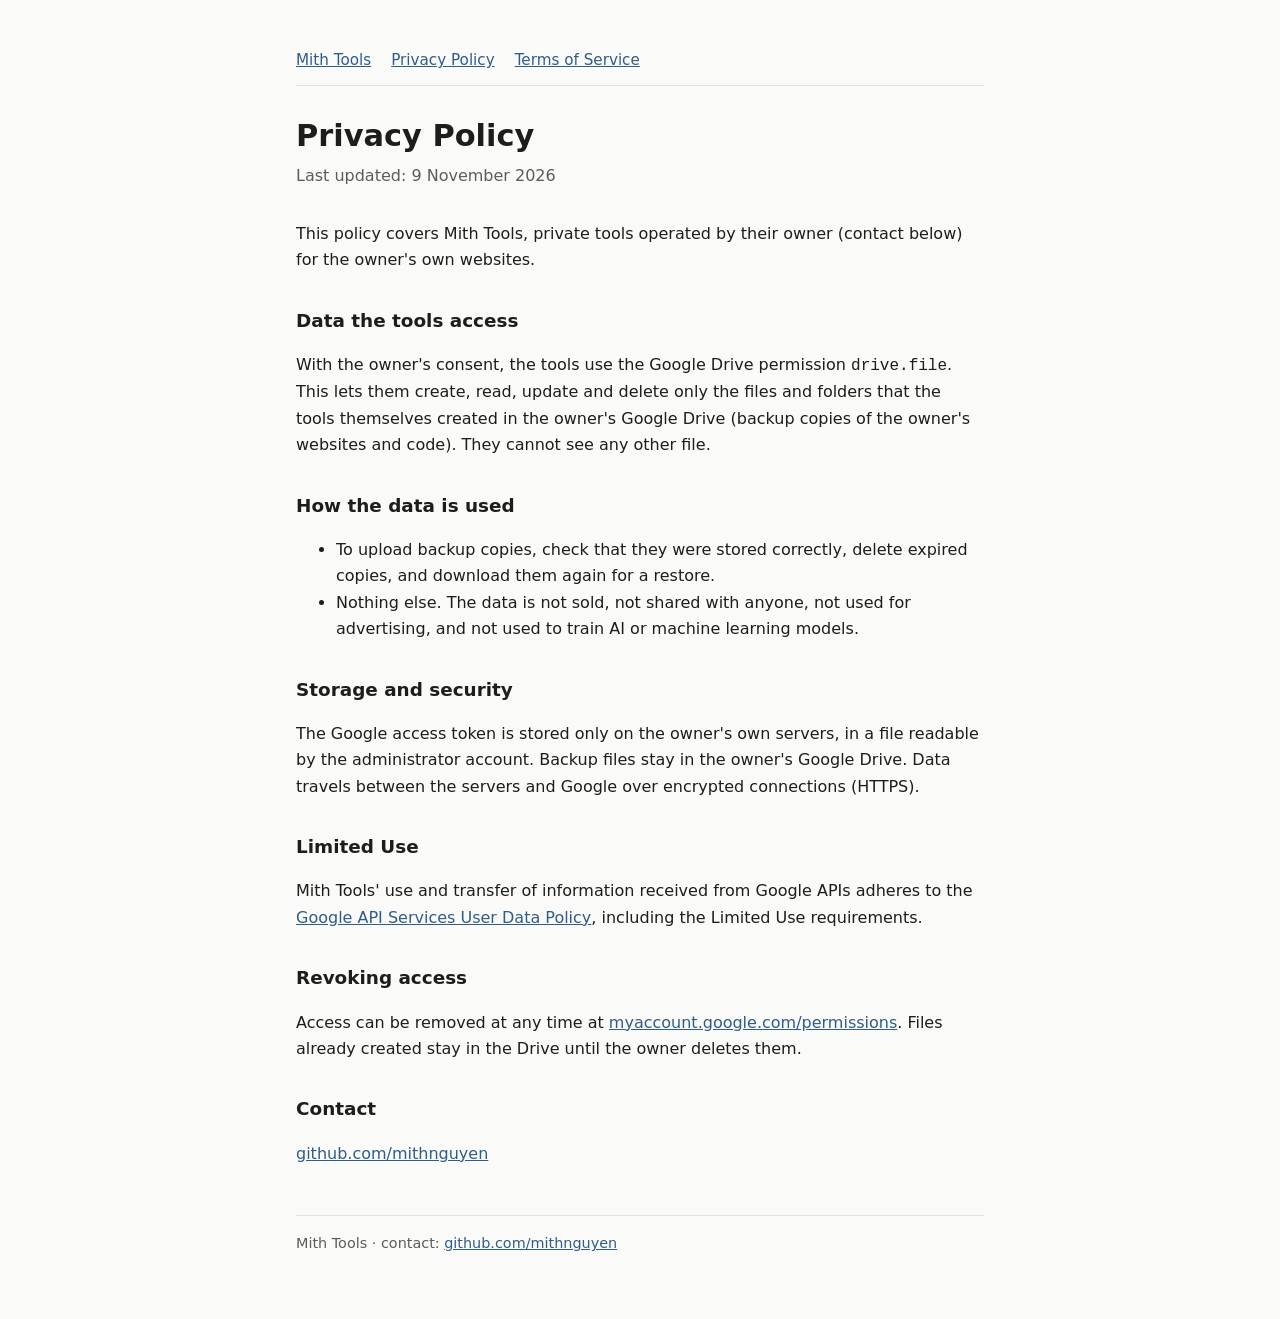
==== privacy.html @ e071740b "Mith Tools: home page, privacy policy, terms of service Co-Authored-By: Claude Opus 5.5 <noreply@ant" ====
<!doctype html>
<html lang="en">
<head>
<meta charset="utf-8">
<meta name="viewport" content="width=device-width, initial-scale=1">
<title>Privacy Policy - Mith Tools</title>
<meta name="description" content="How Mith Tools handles Google user data.">
<link rel="stylesheet" href="/style.css">
</head>
<body>
<main>
<nav><a href="/">Mith Tools</a><a href="/privacy.html">Privacy Policy</a><a href="/terms.html">Terms of Service</a></nav>
<h1>Privacy Policy</h1>
<p class="sub">Last updated: 9 November 2026</p>
<p>This policy covers Mith Tools, private tools operated by their owner (contact below) for the owner's own websites.</p>
<h2>Data the tools access</h2>
<p>With the owner's consent, the tools use the Google Drive permission <code>drive.file</code>. This lets them create, read, update and delete only the files and folders that the tools themselves created in the owner's Google Drive (backup copies of the owner's websites and code). They cannot see any other file.</p>
<h2>How the data is used</h2>
<ul>
<li>To upload backup copies, check that they were stored correctly, delete expired copies, and download them again for a restore.</li>
<li>Nothing else. The data is not sold, not shared with anyone, not used for advertising, and not used to train AI or machine learning models.</li>
</ul>
<h2>Storage and security</h2>
<p>The Google access token is stored only on the owner's own servers, in a file readable by the administrator account. Backup files stay in the owner's Google Drive. Data travels between the servers and Google over encrypted connections (HTTPS).</p>
<h2>Limited Use</h2>
<p>Mith Tools' use and transfer of information received from Google APIs adheres to the <a href="https://developers.google.com/terms/api-services-user-data-policy">Google API Services User Data Policy</a>, including the Limited Use requirements.</p>
<h2>Revoking access</h2>
<p>Access can be removed at any time at <a href="https://myaccount.google.com/permissions">myaccount.google.com/permissions</a>. Files already created stay in the Drive until the owner deletes them.</p>
<h2>Contact</h2>
<p><a href="https://github.com/mithnguyen">github.com/mithnguyen</a></p>
<footer>Mith Tools · contact: <a href="https://github.com/mithnguyen">github.com/mithnguyen</a></footer>
</main>
</body>
</html>
---- style.css ----
:root{--bg:#fafaf8;--fg:#1d1d1b;--muted:#5d5d58;--line:#e2e1dc;--accent:#2f5d8a}
@media (prefers-color-scheme:dark){:root{--bg:#161615;--fg:#ecebe6;--muted:#a3a29c;--line:#33332f;--accent:#8fb6dc}}
*{box-sizing:border-box}
body{margin:0;background:var(--bg);color:var(--fg);font:16px/1.65 system-ui,-apple-system,"Segoe UI",Roboto,sans-serif}
main{max-width:720px;margin:0 auto;padding:48px 16px 64px}
h1{font-size:1.9rem;line-height:1.2;margin:0 0 8px}
h2{font-size:1.15rem;margin:32px 0 8px}
p,li{color:var(--fg)}
.sub{color:var(--muted);margin:0 0 32px}
a{color:var(--accent)}
nav{display:flex;gap:20px;border-bottom:1px solid var(--line);padding-bottom:12px;margin-bottom:32px;font-size:.95rem}
footer{border-top:1px solid var(--line);margin-top:48px;padding-top:16px;color:var(--muted);font-size:.9rem}
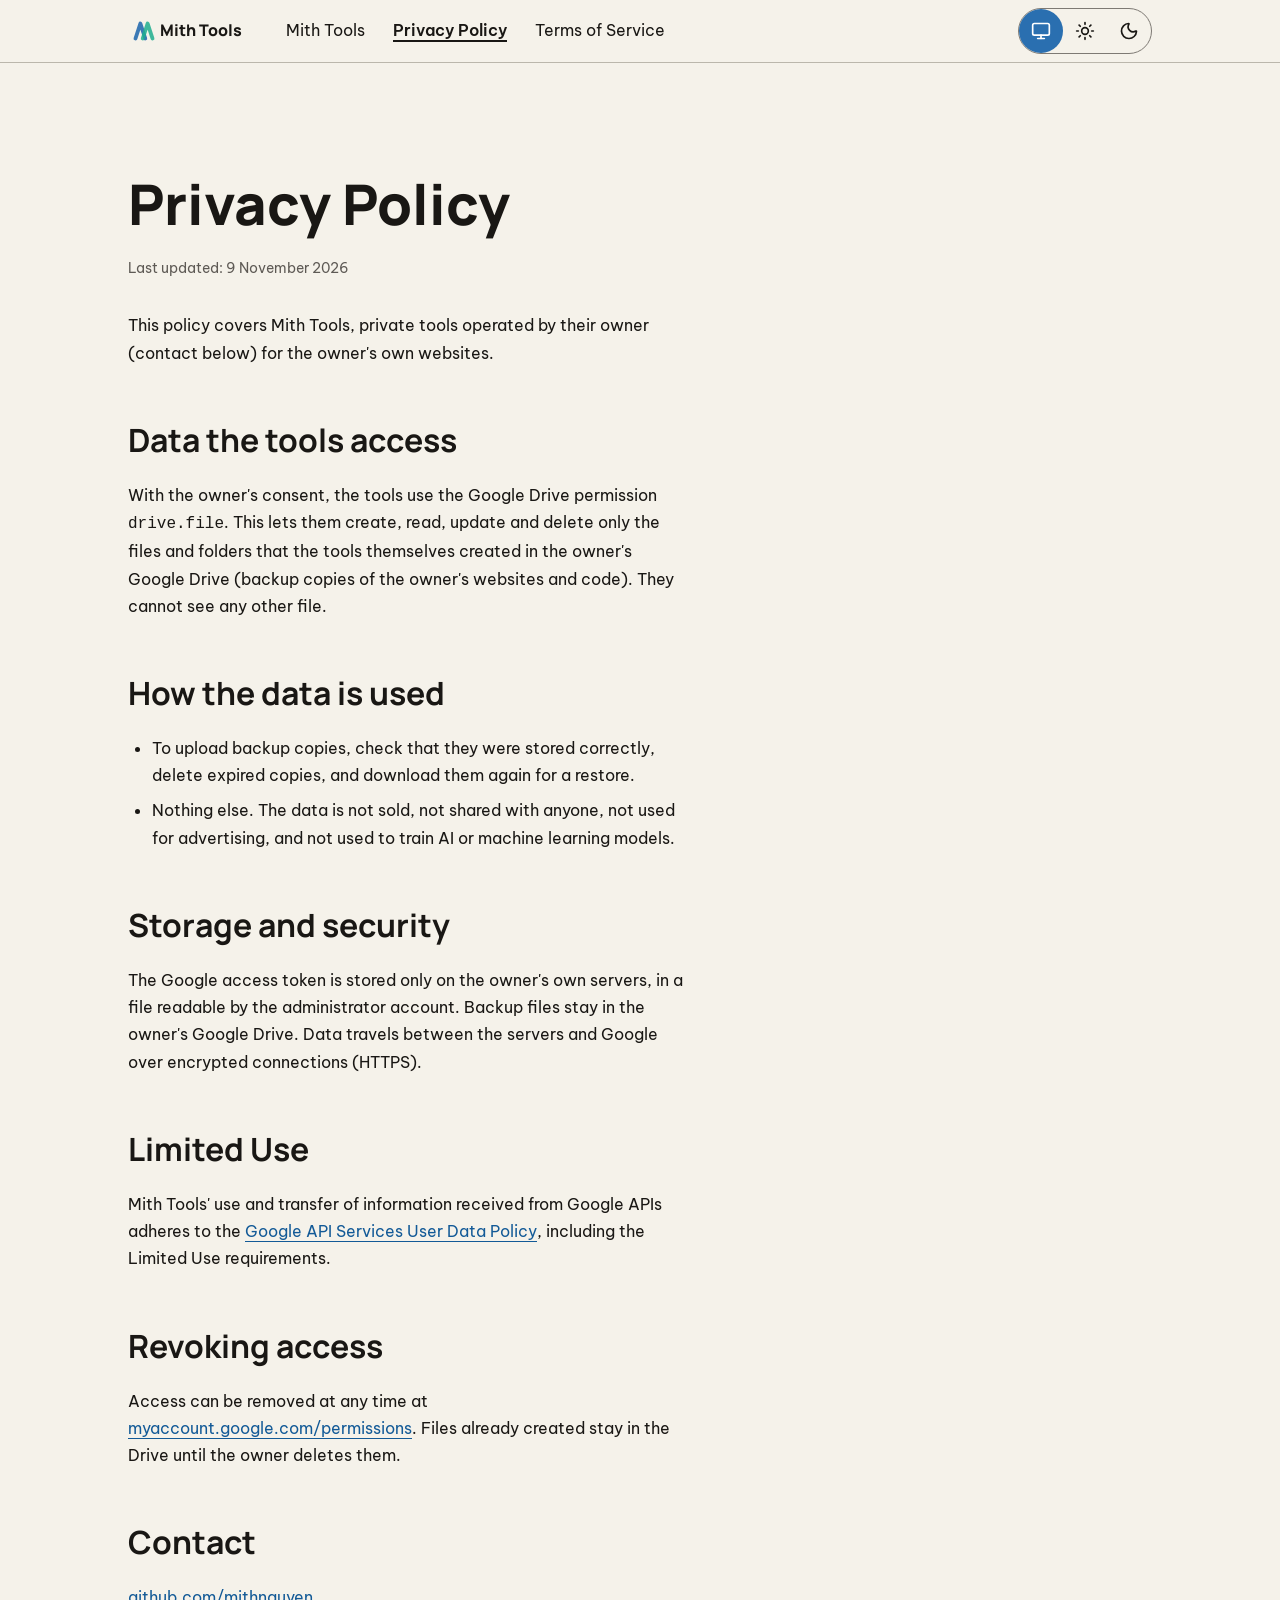
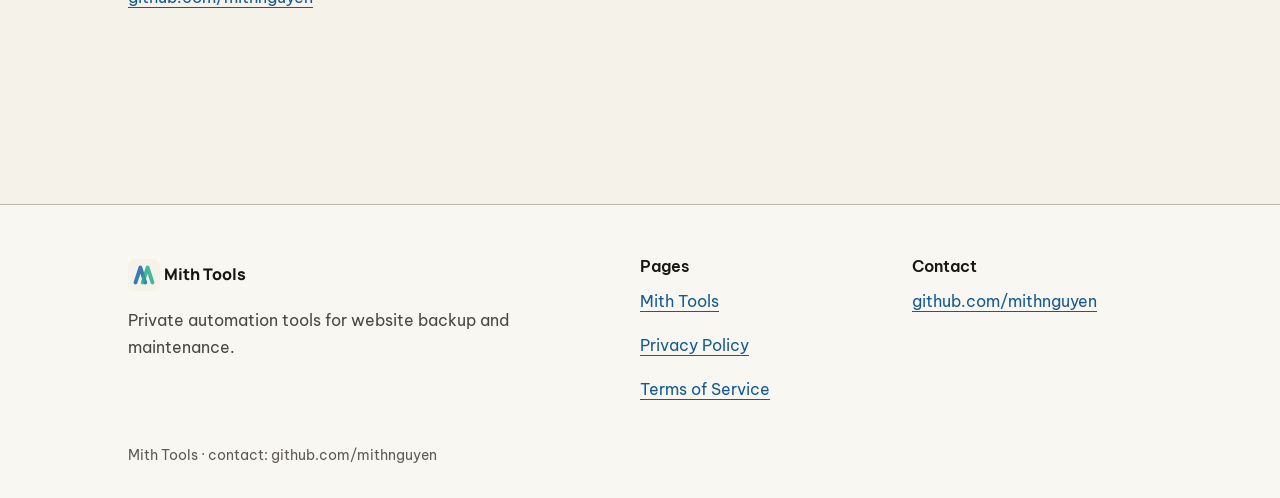
==== commit a7c09733: "Rebuild from the Mith brand system (WEB-03): tokens + website patterns, light / dark / system theme," ====
--- a/privacy.html
+++ b/privacy.html
@@ -1,34 +1,29 @@
 <!doctype html>
 <html lang="en">
-<head>
-<meta charset="utf-8">
-<meta name="viewport" content="width=device-width, initial-scale=1">
+<head><meta charset="utf-8">
+<meta name="viewport" content="width=device-width, initial-scale=1, viewport-fit=cover">
 <title>Privacy Policy - Mith Tools</title>
 <meta name="description" content="How Mith Tools handles Google user data.">
-<link rel="stylesheet" href="/style.css">
-</head>
+<meta name="color-scheme" content="light dark">
+<meta name="mith-tokens" content="0.2.0">
+<link rel="icon" type="image/svg+xml" href="assets/favicon.svg">
+<link rel="icon" type="image/png" sizes="32x32" href="assets/favicon-32.png">
+<link rel="apple-touch-icon" href="assets/apple-touch-icon-180.png">
+<script>(()=>{var m="mith-theme",a="(prefers-color-scheme: dark)",c=["system","light","dark"],n=window,o=document.documentElement,e="system",s=(t,l)=>{try{return t()}catch{return l}},h=()=>e!=="system"?e:s(()=>n.matchMedia(a).matches,!1)?"dark":"light",d=()=>s(()=>{e==="system"?o.removeAttribute("data-theme"):o.setAttribute("data-theme",e),o.style.colorScheme=e==="system"?"light dark":e},void 0),r=()=>s(()=>n.dispatchEvent(new CustomEvent(m,{detail:{mode:e,theme:h()}})),!1),i=s(()=>n.localStorage.getItem(m),null);i!==null&&c.includes(i)&&(e=i);d();s(()=>n.matchMedia(a).addEventListener("change",()=>{e==="system"&&r()}),void 0);n.mithTheme={get:()=>e,set:t=>{typeof t!="string"||!c.includes(t)||(e=t,d(),s(()=>n.localStorage.setItem(m,t),void 0),r())}};})();</script>
+<link rel="preload" as="font" type="font/woff2" href="fonts/be-vietnam-pro-latin-400-normal.woff2" crossorigin>
+<link rel="preload" as="font" type="font/woff2" href="fonts/be-vietnam-pro-latin-600-normal.woff2" crossorigin>
+<link rel="preload" as="font" type="font/woff2" href="fonts/manrope-latin-700-normal.woff2" crossorigin>
+<link rel="preload" as="font" type="font/woff2" href="fonts/manrope-latin-800-normal.woff2" crossorigin>
+<link rel="stylesheet" href="style.css">
+<script defer src="site.js"></script></head>
 <body>
-<main>
-<nav><a href="/">Mith Tools</a><a href="/privacy.html">Privacy Policy</a><a href="/terms.html">Terms of Service</a></nav>
-<h1>Privacy Policy</h1>
-<p class="sub">Last updated: 9 November 2026</p>
-<p>This policy covers Mith Tools, private tools operated by their owner (contact below) for the owner's own websites.</p>
-<h2>Data the tools access</h2>
-<p>With the owner's consent, the tools use the Google Drive permission <code>drive.file</code>. This lets them create, read, update and delete only the files and folders that the tools themselves created in the owner's Google Drive (backup copies of the owner's websites and code). They cannot see any other file.</p>
-<h2>How the data is used</h2>
-<ul>
-<li>To upload backup copies, check that they were stored correctly, delete expired copies, and download them again for a restore.</li>
-<li>Nothing else. The data is not sold, not shared with anyone, not used for advertising, and not used to train AI or machine learning models.</li>
-</ul>
-<h2>Storage and security</h2>
-<p>The Google access token is stored only on the owner's own servers, in a file readable by the administrator account. Backup files stay in the owner's Google Drive. Data travels between the servers and Google over encrypted connections (HTTPS).</p>
-<h2>Limited Use</h2>
-<p>Mith Tools' use and transfer of information received from Google APIs adheres to the <a href="https://developers.google.com/terms/api-services-user-data-policy">Google API Services User Data Policy</a>, including the Limited Use requirements.</p>
-<h2>Revoking access</h2>
-<p>Access can be removed at any time at <a href="https://myaccount.google.com/permissions">myaccount.google.com/permissions</a>. Files already created stay in the Drive until the owner deletes them.</p>
-<h2>Contact</h2>
-<p><a href="https://github.com/mithnguyen">github.com/mithnguyen</a></p>
-<footer>Mith Tools · contact: <a href="https://github.com/mithnguyen">github.com/mithnguyen</a></footer>
-</main>
+<a class="wp-skip-link" href="#main">Skip to the content</a>
+<svg xmlns="http://www.w3.org/2000/svg" aria-hidden="true" hidden="">
+<symbol id="mi-menu" viewBox="0 0 24 24" fill="none" stroke="currentColor" stroke-width="2" stroke-linecap="round" stroke-linejoin="round"><path d="M4 5h16"/><path d="M4 12h16"/><path d="M4 19h16"/></symbol>
+<symbol id="mi-monitor" viewBox="0 0 24 24" fill="none" stroke="currentColor" stroke-width="2" stroke-linecap="round" stroke-linejoin="round"><rect width="20" height="14" x="2" y="3" rx="2"/><line x1="8" x2="16" y1="21" y2="21"/><line x1="12" x2="12" y1="17" y2="21"/></symbol>
+<symbol id="mi-moon" viewBox="0 0 24 24" fill="none" stroke="currentColor" stroke-width="2" stroke-linecap="round" stroke-linejoin="round"><path d="M20.985 12.486a9 9 0 1 1-9.473-9.472c.405-.022.617.46.402.803a6 6 0 0 0 8.268 8.268c.344-.215.825-.004.803.401"/></symbol>
+<symbol id="mi-sun" viewBox="0 0 24 24" fill="none" stroke="currentColor" stroke-width="2" stroke-linecap="round" stroke-linejoin="round"><circle cx="12" cy="12" r="4"/><path d="M12 2v2"/><path d="M12 20v2"/><path d="m4.93 4.93 1.41 1.41"/><path d="m17.66 17.66 1.41 1.41"/><path d="M2 12h2"/><path d="M20 12h2"/><path d="m6.34 17.66-1.41 1.41"/><path d="m19.07 4.93-1.41 1.41"/></symbol>
+</svg>
+<header class="wp-nav"><div class="wp-container wp-nav-bar"><a class="wp-brand" href="index.html"><img class="wp-logo wp-light-only" src="assets/mith-logo-light.svg" alt="" width="32" height="32" loading="lazy"/><img class="wp-logo wp-dark-only" src="assets/mith-logo-dark.svg" alt="" width="32" height="32" loading="lazy"/><span class="wp-brand-name">Mith Tools</span></a><nav class="wp-nav-main" aria-label="Main"><details class="wp-menu"><summary class="wp-menu-btn"><svg class="wp-icon" aria-hidden="true" focusable="false"><use href="#mi-menu"></use></svg><span class="wp-sr-only">Menu</span></summary><div class="wp-menu-panel"><ul class="wp-menu-list"><li><a class="wp-nav-link" href="index.html">Mith Tools</a></li><li><a class="wp-nav-link" href="privacy.html" aria-current="page">Privacy Policy</a></li><li><a class="wp-nav-link" href="terms.html">Terms of Service</a></li></ul><div class="wp-menu-theme"><div class="wp-theme" role="group" aria-label="Appearance"><button class="wp-theme-btn" type="button" data-mode="system" aria-pressed="false" aria-label="System"><svg class="wp-icon" aria-hidden="true" focusable="false"><use href="#mi-monitor"></use></svg></button><button class="wp-theme-btn" type="button" data-mode="light" aria-pressed="false" aria-label="Light"><svg class="wp-icon" aria-hidden="true" focusable="false"><use href="#mi-sun"></use></svg></button><button class="wp-theme-btn" type="button" data-mode="dark" aria-pressed="false" aria-label="Dark"><svg class="wp-icon" aria-hidden="true" focusable="false"><use href="#mi-moon"></use></svg></button></div></div></div></details><ul class="wp-nav-inline"><li><a class="wp-nav-link" href="index.html">Mith Tools</a></li><li><a class="wp-nav-link" href="privacy.html" aria-current="page">Privacy Policy</a></li><li><a class="wp-nav-link" href="terms.html">Terms of Service</a></li></ul></nav><div class="wp-nav-tools"><div class="wp-tools-theme"><div class="wp-theme" role="group" aria-label="Appearance"><button class="wp-theme-btn" type="button" data-mode="system" aria-pressed="false" aria-label="System"><svg class="wp-icon" aria-hidden="true" focusable="false"><use href="#mi-monitor"></use></svg></button><button class="wp-theme-btn" type="button" data-mode="light" aria-pressed="false" aria-label="Light"><svg class="wp-icon" aria-hidden="true" focusable="false"><use href="#mi-sun"></use></svg></button><button class="wp-theme-btn" type="button" data-mode="dark" aria-pressed="false" aria-label="Dark"><svg class="wp-icon" aria-hidden="true" focusable="false"><use href="#mi-moon"></use></svg></button></div></div></div></div></header><main class="wp-main" id="main" tabindex="-1" data-site-content=""><article class="wp-article"><div class="wp-container wp-article-inner"><div class="wp-article-head"><h1 class="wp-hero-title">Privacy Policy</h1><p class="wp-meta">Last updated: 9 November 2026</p></div><div class="wp-article-body"><div class="wp-article-section"><p>This policy covers Mith Tools, private tools operated by their owner (contact below) for the owner&#x27;s own websites.</p></div><section class="wp-article-section" aria-labelledby="data-the-tools-access-title"><h2 class="wp-section-title" id="data-the-tools-access-title">Data the tools access</h2><p>With the owner&#x27;s consent, the tools use the Google Drive permission <code>drive.file</code>. This lets them create, read, update and delete only the files and folders that the tools themselves created in the owner&#x27;s Google Drive (backup copies of the owner&#x27;s websites and code). They cannot see any other file.</p></section><section class="wp-article-section" aria-labelledby="how-the-data-is-used-title"><h2 class="wp-section-title" id="how-the-data-is-used-title">How the data is used</h2><ul class="wp-list"><li>To upload backup copies, check that they were stored correctly, delete expired copies, and download them again for a restore.</li><li>Nothing else. The data is not sold, not shared with anyone, not used for advertising, and not used to train AI or machine learning models.</li></ul></section><section class="wp-article-section" aria-labelledby="storage-and-security-title"><h2 class="wp-section-title" id="storage-and-security-title">Storage and security</h2><p>The Google access token is stored only on the owner&#x27;s own servers, in a file readable by the administrator account. Backup files stay in the owner&#x27;s Google Drive. Data travels between the servers and Google over encrypted connections (HTTPS).</p></section><section class="wp-article-section" aria-labelledby="limited-use-title"><h2 class="wp-section-title" id="limited-use-title">Limited Use</h2><p>Mith Tools&#x27; use and transfer of information received from Google APIs adheres to the <a href="https://developers.google.com/terms/api-services-user-data-policy">Google API Services User Data Policy</a>, including the Limited Use requirements.</p></section><section class="wp-article-section" aria-labelledby="revoking-access-title"><h2 class="wp-section-title" id="revoking-access-title">Revoking access</h2><p>Access can be removed at any time at <a href="https://myaccount.google.com/permissions">myaccount.google.com/permissions</a>. Files already created stay in the Drive until the owner deletes them.</p></section><section class="wp-article-section" aria-labelledby="contact-title"><h2 class="wp-section-title" id="contact-title">Contact</h2><p><a href="https://github.com/mithnguyen">github.com/mithnguyen</a></p></section></div></div></article></main><footer class="wp-footer"><div class="wp-container wp-footer-inner"><div class="wp-footer-brand"><a class="wp-brand" href="index.html"><img class="wp-logo wp-light-only" src="assets/mith-logo-light.svg" alt="" width="32" height="32" loading="lazy"/><img class="wp-logo wp-dark-only" src="assets/mith-logo-dark.svg" alt="" width="32" height="32" loading="lazy"/><span class="wp-brand-name">Mith Tools</span></a><p class="wp-footer-tagline">Private automation tools for website backup and maintenance.</p></div><div class="wp-footer-group"><h2 class="wp-footer-title">Pages</h2><ul class="wp-footer-list"><li><a class="wp-footer-link" href="index.html">Mith Tools</a></li><li><a class="wp-footer-link" href="privacy.html">Privacy Policy</a></li><li><a class="wp-footer-link" href="terms.html">Terms of Service</a></li></ul></div><div class="wp-footer-group"><h2 class="wp-footer-title">Contact</h2><ul class="wp-footer-list"><li><a class="wp-footer-link" href="https://github.com/mithnguyen">github.com/mithnguyen</a></li></ul></div><p class="wp-footer-note">Mith Tools · contact: github.com/mithnguyen</p></div></footer>
 </body>
 </html>
--- a/style.css
+++ b/style.css
@@ -1,12 +1,2665 @@
-:root{--bg:#fafaf8;--fg:#1d1d1b;--muted:#5d5d58;--line:#e2e1dc;--accent:#2f5d8a}
-@media (prefers-color-scheme:dark){:root{--bg:#161615;--fg:#ecebe6;--muted:#a3a29c;--line:#33332f;--accent:#8fb6dc}}
-*{box-sizing:border-box}
-body{margin:0;background:var(--bg);color:var(--fg);font:16px/1.65 system-ui,-apple-system,"Segoe UI",Roboto,sans-serif}
-main{max-width:720px;margin:0 auto;padding:48px 16px 64px}
-h1{font-size:1.9rem;line-height:1.2;margin:0 0 8px}
-h2{font-size:1.15rem;margin:32px 0 8px}
-p,li{color:var(--fg)}
-.sub{color:var(--muted);margin:0 0 32px}
-a{color:var(--accent)}
-nav{display:flex;gap:20px;border-bottom:1px solid var(--line);padding-bottom:12px;margin-bottom:32px;font-size:.95rem}
-footer{border-top:1px solid var(--line);margin-top:48px;padding-top:16px;color:var(--muted);font-size:.9rem}
+/* @mith/tokens 0.2.0 */
+/* Generated by tools/build/build-site.ts from the Mith tokens, the website patterns and apps/site. Do not edit. */
+
+@font-face {
+  font-family: "Manrope";
+  font-style: normal;
+  font-display: swap;
+  font-weight: 500;
+  src: url("./fonts/manrope-latin-500-normal.woff2") format("woff2");
+  unicode-range: U+0000-00FF,U+0131,U+0152-0153,U+02BB-02BC,U+02C6,U+02DA,U+02DC,U+0304,U+0308,U+0329,U+2000-206F,U+20AC,U+2122,U+2191,U+2193,U+2212,U+2215,U+FEFF,U+FFFD;
+}
+
+@font-face {
+  font-family: "Manrope";
+  font-style: normal;
+  font-display: swap;
+  font-weight: 700;
+  src: url("./fonts/manrope-latin-700-normal.woff2") format("woff2");
+  unicode-range: U+0000-00FF,U+0131,U+0152-0153,U+02BB-02BC,U+02C6,U+02DA,U+02DC,U+0304,U+0308,U+0329,U+2000-206F,U+20AC,U+2122,U+2191,U+2193,U+2212,U+2215,U+FEFF,U+FFFD;
+}
+
+@font-face {
+  font-family: "Manrope";
+  font-style: normal;
+  font-display: swap;
+  font-weight: 800;
+  src: url("./fonts/manrope-latin-800-normal.woff2") format("woff2");
+  unicode-range: U+0000-00FF,U+0131,U+0152-0153,U+02BB-02BC,U+02C6,U+02DA,U+02DC,U+0304,U+0308,U+0329,U+2000-206F,U+20AC,U+2122,U+2191,U+2193,U+2212,U+2215,U+FEFF,U+FFFD;
+}
+
+@font-face {
+  font-family: "Manrope Fallback";
+  font-style: normal;
+  font-weight: 500;
+  src: local("Segoe UI");
+  size-adjust: 105.45%;
+  ascent-override: 101.09%;
+  descent-override: 28.45%;
+  line-gap-override: 0%;
+}
+
+@font-face {
+  font-family: "Manrope Fallback";
+  font-style: normal;
+  font-weight: 700;
+  src: local("Segoe UI Bold");
+  size-adjust: 102.1%;
+  ascent-override: 104.41%;
+  descent-override: 29.38%;
+  line-gap-override: 0%;
+}
+
+@font-face {
+  font-family: "Manrope Fallback";
+  font-style: normal;
+  font-weight: 800;
+  src: local("Segoe UI Bold");
+  size-adjust: 103.81%;
+  ascent-override: 102.69%;
+  descent-override: 28.9%;
+  line-gap-override: 0%;
+}
+
+@font-face {
+  font-family: "Be Vietnam Pro";
+  font-style: normal;
+  font-display: swap;
+  font-weight: 400;
+  src: url("./fonts/be-vietnam-pro-latin-400-normal.woff2") format("woff2");
+  unicode-range: U+0000-00FF,U+0131,U+0152-0153,U+02BB-02BC,U+02C6,U+02DA,U+02DC,U+0304,U+0308,U+0329,U+2000-206F,U+20AC,U+2122,U+2191,U+2193,U+2212,U+2215,U+FEFF,U+FFFD;
+}
+
+@font-face {
+  font-family: "Be Vietnam Pro";
+  font-style: normal;
+  font-display: swap;
+  font-weight: 500;
+  src: url("./fonts/be-vietnam-pro-latin-500-normal.woff2") format("woff2");
+  unicode-range: U+0000-00FF,U+0131,U+0152-0153,U+02BB-02BC,U+02C6,U+02DA,U+02DC,U+0304,U+0308,U+0329,U+2000-206F,U+20AC,U+2122,U+2191,U+2193,U+2212,U+2215,U+FEFF,U+FFFD;
+}
+
+@font-face {
+  font-family: "Be Vietnam Pro";
+  font-style: normal;
+  font-display: swap;
+  font-weight: 600;
+  src: url("./fonts/be-vietnam-pro-latin-600-normal.woff2") format("woff2");
+  unicode-range: U+0000-00FF,U+0131,U+0152-0153,U+02BB-02BC,U+02C6,U+02DA,U+02DC,U+0304,U+0308,U+0329,U+2000-206F,U+20AC,U+2122,U+2191,U+2193,U+2212,U+2215,U+FEFF,U+FFFD;
+}
+
+@font-face {
+  font-family: "Be Vietnam Pro Fallback";
+  font-style: normal;
+  font-weight: 400;
+  src: local("Segoe UI");
+  size-adjust: 110.33%;
+  ascent-override: 90.64%;
+  descent-override: 24.02%;
+  line-gap-override: 0%;
+}
+
+@font-face {
+  font-family: "Be Vietnam Pro Fallback";
+  font-style: normal;
+  font-weight: 500;
+  src: local("Segoe UI");
+  size-adjust: 111.61%;
+  ascent-override: 89.6%;
+  descent-override: 23.74%;
+  line-gap-override: 0%;
+}
+
+@font-face {
+  font-family: "Be Vietnam Pro Fallback";
+  font-style: normal;
+  font-weight: 600;
+  src: local("Segoe UI Semibold");
+  size-adjust: 109.52%;
+  ascent-override: 91.31%;
+  descent-override: 24.2%;
+  line-gap-override: 0%;
+}
+
+@font-face {
+  font-family: "JetBrains Mono";
+  font-style: normal;
+  font-display: swap;
+  font-weight: 400;
+  src: url("./fonts/jetbrains-mono-latin-400-normal.woff2") format("woff2");
+  unicode-range: U+0000-00FF,U+0131,U+0152-0153,U+02BB-02BC,U+02C6,U+02DA,U+02DC,U+0304,U+0308,U+0329,U+2000-206F,U+20AC,U+2122,U+2191,U+2193,U+2212,U+2215,U+FEFF,U+FFFD;
+}
+
+@font-face {
+  font-family: "JetBrains Mono";
+  font-style: normal;
+  font-display: swap;
+  font-weight: 500;
+  src: url("./fonts/jetbrains-mono-latin-500-normal.woff2") format("woff2");
+  unicode-range: U+0000-00FF,U+0131,U+0152-0153,U+02BB-02BC,U+02C6,U+02DA,U+02DC,U+0304,U+0308,U+0329,U+2000-206F,U+20AC,U+2122,U+2191,U+2193,U+2212,U+2215,U+FEFF,U+FFFD;
+}
+
+@font-face {
+  font-family: "JetBrains Mono Fallback";
+  font-style: normal;
+  font-weight: 400;
+  src: local("Consolas");
+  size-adjust: 109.13%;
+  ascent-override: 93.47%;
+  descent-override: 27.49%;
+  line-gap-override: 0%;
+}
+
+@font-face {
+  font-family: "JetBrains Mono Fallback";
+  font-style: normal;
+  font-weight: 500;
+  src: local("Consolas");
+  size-adjust: 109.13%;
+  ascent-override: 93.47%;
+  descent-override: 27.49%;
+  line-gap-override: 0%;
+}
+
+:root {
+  color-scheme: light;
+  --mith-color-blue-50: #eff7fe;
+  --mith-color-blue-100: #dfedfc;
+  --mith-color-blue-200: #c3defb;
+  --mith-color-blue-300: #96c2f0;
+  --mith-color-blue-400: #4f9be0;
+  --mith-color-blue-500: #468acd;
+  --mith-color-blue-600: #2a6fb0;
+  --mith-color-blue-700: #135a97;
+  --mith-color-blue-800: #044173;
+  --mith-color-blue-900: #002241;
+  --mith-color-jade-400: #34d1a6;
+  --mith-color-jade-600: #1fae8e;
+  --mith-color-navy-900: #13203a;
+  --mith-color-paper-0: #ffffff;
+  --mith-color-paper-25: #fbfaf7;
+  --mith-color-paper-50: #f8f7f2;
+  --mith-color-paper-100: #f5f2ea;
+  --mith-color-paper-200: #ebe8de;
+  --mith-color-paper-300: #dedad0;
+  --mith-color-paper-400: #cecabf;
+  --mith-color-paper-500: #bbb7ac;
+  --mith-color-charcoal-50: #f1eee9;
+  --mith-color-charcoal-100: #d1cdc7;
+  --mith-color-charcoal-200: #b5b0aa;
+  --mith-color-charcoal-300: #7e7a74;
+  --mith-color-charcoal-400: #5e5a55;
+  --mith-color-charcoal-500: #4a4742;
+  --mith-color-charcoal-600: #24211d;
+  --mith-color-charcoal-700: #211f1b;
+  --mith-color-charcoal-800: #1e1c19;
+  --mith-color-charcoal-900: #191714;
+  --mith-color-success-50: #f2f8ee;
+  --mith-color-success-100: #e5f0db;
+  --mith-color-success-200: #cee3bc;
+  --mith-color-success-300: #aaca8a;
+  --mith-color-success-400: #90bb61;
+  --mith-color-success-500: #69962d;
+  --mith-color-success-600: #527e03;
+  --mith-color-success-700: #406503;
+  --mith-color-success-800: #2e4901;
+  --mith-color-success-900: #1e3200;
+  --mith-color-warning-50: #fcf4ec;
+  --mith-color-warning-100: #f8e8d8;
+  --mith-color-warning-200: #f2d5b5;
+  --mith-color-warning-300: #e2b480;
+  --mith-color-warning-400: #db9d50;
+  --mith-color-warning-500: #b87505;
+  --mith-color-warning-600: #996103;
+  --mith-color-warning-700: #7a4c02;
+  --mith-color-warning-800: #5a3701;
+  --mith-color-warning-900: #3f2501;
+  --mith-color-danger-50: #fff3f1;
+  --mith-color-danger-100: #ffe4e0;
+  --mith-color-danger-200: #fecdc7;
+  --mith-color-danger-300: #ffa196;
+  --mith-color-danger-400: #ff7f73;
+  --mith-color-danger-500: #de4e46;
+  --mith-color-danger-600: #c52c2a;
+  --mith-color-danger-700: #a31518;
+  --mith-color-danger-800: #7c030a;
+  --mith-color-danger-900: #570306;
+  --mith-color-info-50: #edf8f9;
+  --mith-color-info-100: #daf0f1;
+  --mith-color-info-200: #b8e4e7;
+  --mith-color-info-300: #82cdd1;
+  --mith-color-info-400: #4cbec4;
+  --mith-color-info-500: #0a999f;
+  --mith-color-info-600: #0a7e83;
+  --mith-color-info-700: #076569;
+  --mith-color-info-800: #03494d;
+  --mith-color-info-900: #023235;
+  --mith-color-app-palette-amber-light: #c07b00;
+  --mith-color-app-palette-amber-dark: #d49b26;
+  --mith-color-app-palette-violet-light: #6f55d4;
+  --mith-color-app-palette-violet-dark: #9a85ee;
+  --mith-color-app-palette-coral-light: #de5a43;
+  --mith-color-app-palette-coral-dark: #f08a73;
+  --mith-color-app-palette-rose-light: #c9437a;
+  --mith-color-app-palette-rose-dark: #ec79a8;
+  --mith-color-app-palette-lime-light: #386800;
+  --mith-color-app-palette-lime-dark: #a9e76d;
+  --mith-color-app-palette-plum-light: #82007a;
+  --mith-color-app-palette-plum-dark: #edbfff;
+  --mith-focus-ring-width: 2px;
+  --mith-focus-ring-offset: 2px;
+  --mith-font-family-display: Manrope, "Manrope Fallback", "Segoe UI", system-ui, sans-serif;
+  --mith-font-family-body: "Be Vietnam Pro", "Be Vietnam Pro Fallback", "Segoe UI", system-ui, sans-serif;
+  --mith-font-family-mono: "JetBrains Mono", "JetBrains Mono Fallback", ui-monospace, "Cascadia Mono", Consolas, monospace;
+  --mith-font-weight-display-medium: 500;
+  --mith-font-weight-display-bold: 700;
+  --mith-font-weight-display-extrabold: 800;
+  --mith-font-weight-body-regular: 400;
+  --mith-font-weight-body-medium: 500;
+  --mith-font-weight-body-semibold: 600;
+  --mith-font-weight-mono-regular: 400;
+  --mith-font-weight-mono-medium: 500;
+  --mith-font-numeric-tabular: tabular-nums;
+  --mith-typography-clip-padding: 0.25em;
+  --mith-typography-clamp-line-height: 2;
+  --mith-typography-web-hero-family: Manrope, "Manrope Fallback", "Segoe UI", system-ui, sans-serif;
+  --mith-typography-web-hero-size: 3.5rem;
+  --mith-typography-web-hero-line-height: 1.6;
+  --mith-typography-web-hero-weight: 800;
+  --mith-typography-web-hero-letter-spacing: 0em;
+  --mith-typography-web-h1-family: Manrope, "Manrope Fallback", "Segoe UI", system-ui, sans-serif;
+  --mith-typography-web-h1-size: 2.5rem;
+  --mith-typography-web-h1-line-height: 1.6;
+  --mith-typography-web-h1-weight: 800;
+  --mith-typography-web-h1-letter-spacing: 0em;
+  --mith-typography-web-h2-family: Manrope, "Manrope Fallback", "Segoe UI", system-ui, sans-serif;
+  --mith-typography-web-h2-size: 2rem;
+  --mith-typography-web-h2-line-height: 1.6;
+  --mith-typography-web-h2-weight: 700;
+  --mith-typography-web-h2-letter-spacing: 0em;
+  --mith-typography-web-h3-family: Manrope, "Manrope Fallback", "Segoe UI", system-ui, sans-serif;
+  --mith-typography-web-h3-size: 1.5rem;
+  --mith-typography-web-h3-line-height: 1.6;
+  --mith-typography-web-h3-weight: 700;
+  --mith-typography-web-h3-letter-spacing: 0em;
+  --mith-typography-web-h4-family: Manrope, "Manrope Fallback", "Segoe UI", system-ui, sans-serif;
+  --mith-typography-web-h4-size: 1.25rem;
+  --mith-typography-web-h4-line-height: 1.6;
+  --mith-typography-web-h4-weight: 700;
+  --mith-typography-web-h4-letter-spacing: 0em;
+  --mith-typography-web-lead-family: "Be Vietnam Pro", "Be Vietnam Pro Fallback", "Segoe UI", system-ui, sans-serif;
+  --mith-typography-web-lead-size: 1.25rem;
+  --mith-typography-web-lead-line-height: 1.7;
+  --mith-typography-web-lead-weight: 400;
+  --mith-typography-web-lead-letter-spacing: 0em;
+  --mith-typography-web-body-family: "Be Vietnam Pro", "Be Vietnam Pro Fallback", "Segoe UI", system-ui, sans-serif;
+  --mith-typography-web-body-size: 1rem;
+  --mith-typography-web-body-line-height: 1.7;
+  --mith-typography-web-body-weight: 400;
+  --mith-typography-web-body-letter-spacing: 0em;
+  --mith-typography-web-small-family: "Be Vietnam Pro", "Be Vietnam Pro Fallback", "Segoe UI", system-ui, sans-serif;
+  --mith-typography-web-small-size: 0.875rem;
+  --mith-typography-web-small-line-height: 1.7;
+  --mith-typography-web-small-weight: 400;
+  --mith-typography-web-small-letter-spacing: 0em;
+  --mith-typography-web-caption-family: "Be Vietnam Pro", "Be Vietnam Pro Fallback", "Segoe UI", system-ui, sans-serif;
+  --mith-typography-web-caption-size: 0.75rem;
+  --mith-typography-web-caption-line-height: 1.8;
+  --mith-typography-web-caption-weight: 500;
+  --mith-typography-web-caption-letter-spacing: 0.01em;
+  --mith-typography-web-code-family: "JetBrains Mono", "JetBrains Mono Fallback", ui-monospace, "Cascadia Mono", Consolas, monospace;
+  --mith-typography-web-code-size: 1rem;
+  --mith-typography-web-code-line-height: 1.6;
+  --mith-typography-web-code-weight: 400;
+  --mith-typography-web-code-letter-spacing: 0em;
+  --mith-typography-app-title-family: Manrope, "Manrope Fallback", "Segoe UI", system-ui, sans-serif;
+  --mith-typography-app-title-size: 1.5rem;
+  --mith-typography-app-title-line-height: 1.6;
+  --mith-typography-app-title-weight: 700;
+  --mith-typography-app-title-letter-spacing: 0em;
+  --mith-typography-app-heading-family: Manrope, "Manrope Fallback", "Segoe UI", system-ui, sans-serif;
+  --mith-typography-app-heading-size: 1.25rem;
+  --mith-typography-app-heading-line-height: 1.6;
+  --mith-typography-app-heading-weight: 700;
+  --mith-typography-app-heading-letter-spacing: 0em;
+  --mith-typography-app-subheading-family: Manrope, "Manrope Fallback", "Segoe UI", system-ui, sans-serif;
+  --mith-typography-app-subheading-size: 1rem;
+  --mith-typography-app-subheading-line-height: 1.6;
+  --mith-typography-app-subheading-weight: 700;
+  --mith-typography-app-subheading-letter-spacing: 0em;
+  --mith-typography-app-body-family: "Be Vietnam Pro", "Be Vietnam Pro Fallback", "Segoe UI", system-ui, sans-serif;
+  --mith-typography-app-body-size: 0.875rem;
+  --mith-typography-app-body-line-height: 1.7;
+  --mith-typography-app-body-weight: 400;
+  --mith-typography-app-body-letter-spacing: 0em;
+  --mith-typography-app-body-strong-family: "Be Vietnam Pro", "Be Vietnam Pro Fallback", "Segoe UI", system-ui, sans-serif;
+  --mith-typography-app-body-strong-size: 0.875rem;
+  --mith-typography-app-body-strong-line-height: 1.7;
+  --mith-typography-app-body-strong-weight: 600;
+  --mith-typography-app-body-strong-letter-spacing: 0em;
+  --mith-typography-app-label-family: "Be Vietnam Pro", "Be Vietnam Pro Fallback", "Segoe UI", system-ui, sans-serif;
+  --mith-typography-app-label-size: 0.875rem;
+  --mith-typography-app-label-line-height: 1.7;
+  --mith-typography-app-label-weight: 500;
+  --mith-typography-app-label-letter-spacing: 0em;
+  --mith-typography-app-caption-family: "Be Vietnam Pro", "Be Vietnam Pro Fallback", "Segoe UI", system-ui, sans-serif;
+  --mith-typography-app-caption-size: 0.75rem;
+  --mith-typography-app-caption-line-height: 1.8;
+  --mith-typography-app-caption-weight: 400;
+  --mith-typography-app-caption-letter-spacing: 0.01em;
+  --mith-typography-app-code-family: "JetBrains Mono", "JetBrains Mono Fallback", ui-monospace, "Cascadia Mono", Consolas, monospace;
+  --mith-typography-app-code-size: 0.8125rem;
+  --mith-typography-app-code-line-height: 1.6;
+  --mith-typography-app-code-weight: 400;
+  --mith-typography-app-code-letter-spacing: 0em;
+  --mith-space-app-4: 4px;
+  --mith-space-app-8: 8px;
+  --mith-space-app-12: 12px;
+  --mith-space-app-16: 16px;
+  --mith-space-app-20: 20px;
+  --mith-space-app-24: 24px;
+  --mith-space-app-32: 32px;
+  --mith-space-app-40: 40px;
+  --mith-space-app-48: 48px;
+  --mith-space-web-4: 4px;
+  --mith-space-web-8: 8px;
+  --mith-space-web-12: 12px;
+  --mith-space-web-16: 16px;
+  --mith-space-web-24: 24px;
+  --mith-space-web-32: 32px;
+  --mith-space-web-48: 48px;
+  --mith-space-web-64: 64px;
+  --mith-space-web-96: 96px;
+  --mith-space-web-128: 128px;
+  --mith-radius-sm: 8px;
+  --mith-radius-md: 12px;
+  --mith-radius-lg: 14px;
+  --mith-radius-full: 9999px;
+  --mith-border-width-hairline: 1px;
+  --mith-border-width-strong: 2px;
+  --mith-breakpoint-tablet: 768px;
+  --mith-breakpoint-desktop: 1024px;
+  --mith-breakpoint-wide: 1280px;
+  --mith-layout-content-max-width: 1120px;
+  --mith-layout-measure: var(--mith-layout-content-max-width);
+  --mith-layout-safe-area-top: env(safe-area-inset-top, 0px);
+  --mith-layout-safe-area-right: env(safe-area-inset-right, 0px);
+  --mith-layout-safe-area-bottom: env(safe-area-inset-bottom, 0px);
+  --mith-layout-safe-area-left: env(safe-area-inset-left, 0px);
+  --mith-target-web-touch: 44px;
+  --mith-target-pointer: 24px;
+  --mith-target-pointer-gap: 8px;
+  --mith-icon-size-sm: 16px;
+  --mith-icon-size-md: 20px;
+  --mith-icon-size-lg: 24px;
+  --mith-icon-stroke: 2;
+  --mith-icon-gap-sm: 4px;
+  --mith-icon-gap-md: 8px;
+  --mith-duration-small: 140ms;
+  --mith-duration-medium: 220ms;
+  --mith-duration-large: 320ms;
+  --mith-duration-exit-small: 100ms;
+  --mith-duration-exit-medium: 160ms;
+  --mith-duration-exit-large: 240ms;
+  --mith-duration-fast: 140ms;
+  --mith-easing-standard: cubic-bezier(.25,.1,.25,1);
+  --mith-easing-enter: cubic-bezier(.22,1,.36,1);
+  --mith-easing-exit: cubic-bezier(.4,0,1,1);
+  --mith-motion-press-scale: 0.97;
+  --mith-motion-toast-rise: 12px;
+  --mith-motion-slide-distance: 24px;
+  --mith-motion-spinner-period: 800ms;
+  --mith-motion-spinner-turn: 1turn;
+  --mith-color-bg-canvas: #f5f2ea;
+  --mith-color-bg-surface-1: #f8f7f2;
+  --mith-color-bg-surface-2: #fbfaf7;
+  --mith-color-bg-surface-3: #ffffff;
+  --mith-color-text-primary: #191714;
+  --mith-color-text-secondary: #4a4742;
+  --mith-color-text-muted: #5e5a55;
+  --mith-color-text-placeholder: #5e5a55;
+  --mith-color-text-disabled: #bbb7ac;
+  --mith-color-text-on-action: #ffffff;
+  --mith-color-border-subtle: #bbb7ac;
+  --mith-color-border-strong: #7e7a74;
+  --mith-color-border-input: #7e7a74;
+  --mith-color-action-primary-bg: #2a6fb0;
+  --mith-color-action-primary-bg-hover: #135a97;
+  --mith-color-action-primary-bg-pressed: #044173;
+  --mith-color-action-primary-text: #ffffff;
+  --mith-color-link-default: #135a97;
+  --mith-color-link-hover: #044173;
+  --mith-color-link-visited: #002241;
+  --mith-color-focus-ring: #2a6fb0;
+  --mith-color-status-success-text: #406503;
+  --mith-color-status-success-bg: #f2f8ee;
+  --mith-color-status-success-border: #aaca8a;
+  --mith-color-status-success-icon: #527e03;
+  --mith-color-status-warning-text: #7a4c02;
+  --mith-color-status-warning-bg: #fcf4ec;
+  --mith-color-status-warning-border: #e2b480;
+  --mith-color-status-warning-icon: #996103;
+  --mith-color-status-danger-text: #a31518;
+  --mith-color-status-danger-bg: #fff3f1;
+  --mith-color-status-danger-border: #ffa196;
+  --mith-color-status-danger-icon: #c52c2a;
+  --mith-color-status-info-text: #076569;
+  --mith-color-status-info-bg: #edf8f9;
+  --mith-color-status-info-border: #82cdd1;
+  --mith-color-status-info-icon: #0a7e83;
+  --mith-color-scrim: #19171480;
+  --mith-color-selection: #dfedfc;
+  --mith-color-state-hover: #1917140a;
+  --mith-color-state-pressed: #19171414;
+  --mith-color-state-selected: #2a6fb01a;
+  --mith-color-icon-tile-bg: #f5f2ea;
+  --mith-color-icon-tile-border: #bbb7ac;
+  --mith-color-logo-tile-bg: #f5f2ea;
+  --mith-color-app-amber: #c07b00;
+  --mith-color-app-violet: #6f55d4;
+  --mith-color-app-coral: #de5a43;
+  --mith-color-app-rose: #c9437a;
+  --mith-color-app-lime: #386800;
+  --mith-color-app-plum: #82007a;
+  --mith-elevation-1-shadow: 0px 1px 2px 0px #1917140f;
+  --mith-elevation-1-surface: #f8f7f2;
+  --mith-elevation-1-border: #bbb7ac;
+  --mith-elevation-1-border-width: 1px;
+  --mith-elevation-2-shadow: 0px 4px 12px 0px #19171414;
+  --mith-elevation-2-surface: #fbfaf7;
+  --mith-elevation-2-border: #bbb7ac;
+  --mith-elevation-2-border-width: 1px;
+  --mith-elevation-3-shadow: 0px 12px 32px 0px #1917141f;
+  --mith-elevation-3-surface: #ffffff;
+  --mith-elevation-3-border: #bbb7ac;
+  --mith-elevation-3-border-width: 1px;
+}
+
+[data-theme="dark"] {
+  color-scheme: dark;
+  --mith-color-bg-canvas: #191714;
+  --mith-color-bg-surface-1: #1e1c19;
+  --mith-color-bg-surface-2: #211f1b;
+  --mith-color-bg-surface-3: #24211d;
+  --mith-color-text-primary: #f5f2ea;
+  --mith-color-text-secondary: #d1cdc7;
+  --mith-color-text-muted: #b5b0aa;
+  --mith-color-text-placeholder: #b5b0aa;
+  --mith-color-text-disabled: #5e5a55;
+  --mith-color-text-on-action: #ffffff;
+  --mith-color-border-subtle: #4a4742;
+  --mith-color-border-strong: #7e7a74;
+  --mith-color-border-input: #7e7a74;
+  --mith-color-action-primary-bg: #2a6fb0;
+  --mith-color-action-primary-bg-hover: #135a97;
+  --mith-color-action-primary-bg-pressed: #044173;
+  --mith-color-action-primary-text: #ffffff;
+  --mith-color-link-default: #4f9be0;
+  --mith-color-link-hover: #96c2f0;
+  --mith-color-link-visited: #c3defb;
+  --mith-color-focus-ring: #4f9be0;
+  --mith-color-status-success-text: #aaca8a;
+  --mith-color-status-success-bg: #1e3200;
+  --mith-color-status-success-border: #406503;
+  --mith-color-status-success-icon: #90bb61;
+  --mith-color-status-warning-text: #e2b480;
+  --mith-color-status-warning-bg: #3f2501;
+  --mith-color-status-warning-border: #7a4c02;
+  --mith-color-status-warning-icon: #db9d50;
+  --mith-color-status-danger-text: #ffa196;
+  --mith-color-status-danger-bg: #570306;
+  --mith-color-status-danger-border: #a31518;
+  --mith-color-status-danger-icon: #ff7f73;
+  --mith-color-status-info-text: #82cdd1;
+  --mith-color-status-info-bg: #023235;
+  --mith-color-status-info-border: #076569;
+  --mith-color-status-info-icon: #4cbec4;
+  --mith-color-scrim: #000000a6;
+  --mith-color-selection: #002241;
+  --mith-color-state-hover: #f5f2ea0a;
+  --mith-color-state-pressed: #f5f2ea0f;
+  --mith-color-state-selected: #4f9be014;
+  --mith-color-icon-tile-bg: #13203a;
+  --mith-color-icon-tile-border: #4a4742;
+  --mith-color-logo-tile-bg: #13203a;
+  --mith-color-app-amber: #d49b26;
+  --mith-color-app-violet: #9a85ee;
+  --mith-color-app-coral: #f08a73;
+  --mith-color-app-rose: #ec79a8;
+  --mith-color-app-lime: #a9e76d;
+  --mith-color-app-plum: #edbfff;
+  --mith-elevation-1-shadow: 0px 1px 2px 0px #00000052;
+  --mith-elevation-1-surface: #1e1c19;
+  --mith-elevation-1-border: #4a4742;
+  --mith-elevation-1-border-width: 1px;
+  --mith-elevation-2-shadow: 0px 2px 8px 0px #0000005c;
+  --mith-elevation-2-surface: #211f1b;
+  --mith-elevation-2-border: #7e7a74;
+  --mith-elevation-2-border-width: 1px;
+  --mith-elevation-3-shadow: 0px 8px 24px 0px #00000066;
+  --mith-elevation-3-surface: #24211d;
+  --mith-elevation-3-border: #7e7a74;
+  --mith-elevation-3-border-width: 1px;
+}
+
+@media (prefers-color-scheme: dark) {
+  :root:not([data-theme="light"]) {
+    color-scheme: dark;
+    --mith-color-bg-canvas: #191714;
+    --mith-color-bg-surface-1: #1e1c19;
+    --mith-color-bg-surface-2: #211f1b;
+    --mith-color-bg-surface-3: #24211d;
+    --mith-color-text-primary: #f5f2ea;
+    --mith-color-text-secondary: #d1cdc7;
+    --mith-color-text-muted: #b5b0aa;
+    --mith-color-text-placeholder: #b5b0aa;
+    --mith-color-text-disabled: #5e5a55;
+    --mith-color-text-on-action: #ffffff;
+    --mith-color-border-subtle: #4a4742;
+    --mith-color-border-strong: #7e7a74;
+    --mith-color-border-input: #7e7a74;
+    --mith-color-action-primary-bg: #2a6fb0;
+    --mith-color-action-primary-bg-hover: #135a97;
+    --mith-color-action-primary-bg-pressed: #044173;
+    --mith-color-action-primary-text: #ffffff;
+    --mith-color-link-default: #4f9be0;
+    --mith-color-link-hover: #96c2f0;
+    --mith-color-link-visited: #c3defb;
+    --mith-color-focus-ring: #4f9be0;
+    --mith-color-status-success-text: #aaca8a;
+    --mith-color-status-success-bg: #1e3200;
+    --mith-color-status-success-border: #406503;
+    --mith-color-status-success-icon: #90bb61;
+    --mith-color-status-warning-text: #e2b480;
+    --mith-color-status-warning-bg: #3f2501;
+    --mith-color-status-warning-border: #7a4c02;
+    --mith-color-status-warning-icon: #db9d50;
+    --mith-color-status-danger-text: #ffa196;
+    --mith-color-status-danger-bg: #570306;
+    --mith-color-status-danger-border: #a31518;
+    --mith-color-status-danger-icon: #ff7f73;
+    --mith-color-status-info-text: #82cdd1;
+    --mith-color-status-info-bg: #023235;
+    --mith-color-status-info-border: #076569;
+    --mith-color-status-info-icon: #4cbec4;
+    --mith-color-scrim: #000000a6;
+    --mith-color-selection: #002241;
+    --mith-color-state-hover: #f5f2ea0a;
+    --mith-color-state-pressed: #f5f2ea0f;
+    --mith-color-state-selected: #4f9be014;
+    --mith-color-icon-tile-bg: #13203a;
+    --mith-color-icon-tile-border: #4a4742;
+    --mith-color-logo-tile-bg: #13203a;
+    --mith-color-app-amber: #d49b26;
+    --mith-color-app-violet: #9a85ee;
+    --mith-color-app-coral: #f08a73;
+    --mith-color-app-rose: #ec79a8;
+    --mith-color-app-lime: #a9e76d;
+    --mith-color-app-plum: #edbfff;
+    --mith-elevation-1-shadow: 0px 1px 2px 0px #00000052;
+    --mith-elevation-1-surface: #1e1c19;
+    --mith-elevation-1-border: #4a4742;
+    --mith-elevation-1-border-width: 1px;
+    --mith-elevation-2-shadow: 0px 2px 8px 0px #0000005c;
+    --mith-elevation-2-surface: #211f1b;
+    --mith-elevation-2-border: #7e7a74;
+    --mith-elevation-2-border-width: 1px;
+    --mith-elevation-3-shadow: 0px 8px 24px 0px #00000066;
+    --mith-elevation-3-surface: #24211d;
+    --mith-elevation-3-border: #7e7a74;
+    --mith-elevation-3-border-width: 1px;
+  }
+}
+
+@media (prefers-reduced-motion: reduce) {
+  :root {
+    --mith-duration-medium: 140ms;
+    --mith-duration-large: 140ms;
+    --mith-duration-exit-medium: 100ms;
+    --mith-duration-exit-large: 100ms;
+    --mith-motion-press-scale: 1;
+    --mith-motion-toast-rise: 0px;
+    --mith-motion-slide-distance: 0px;
+    --mith-motion-spinner-turn: 0turn;
+  }
+}
+
+@layer reset, base, layout, components, utilities;
+
+@layer reset {
+  *,
+  *::before,
+  *::after {
+    box-sizing: border-box;
+  }
+
+  html {
+    -webkit-text-size-adjust: 100%;
+    text-size-adjust: 100%;
+  }
+
+  body,
+  h1,
+  h2,
+  h3,
+  p,
+  ul,
+  ol {
+    margin: 0;
+  }
+
+  ul,
+  ol {
+    padding: 0;
+    list-style: none;
+  }
+
+  img,
+  svg {
+    display: block;
+    max-inline-size: 100%;
+  }
+
+  [hidden] {
+    display: none !important;
+  }
+
+  button {
+    font: inherit;
+    color: inherit;
+  }
+
+  table {
+    border-collapse: collapse;
+  }
+}
+
+@layer base {
+  :root {
+    color-scheme: light dark;
+    --wp-gutter: var(--mith-space-web-16);
+    --wp-section-space: var(--mith-space-web-48);
+
+    --wp-hero-size: var(--mith-typography-web-h1-size);
+    --wp-h2-size: var(--mith-typography-web-h3-size);
+    --wp-h3-size: var(--mith-typography-web-h4-size);
+
+    --wp-nav-height: calc(var(--mith-target-web-touch) + var(--mith-space-web-8) * 2 + var(--mith-border-width-hairline) + var(--mith-layout-safe-area-top));
+
+    scroll-padding-top: calc(var(--wp-nav-height) + var(--mith-space-web-16));
+  }
+
+  @media (prefers-reduced-motion: no-preference) {
+    :root {
+      scroll-behavior: smooth;
+    }
+  }
+
+  body {
+    background-color: var(--mith-color-bg-canvas);
+    color: var(--mith-color-text-primary);
+    font-family: var(--mith-typography-web-body-family);
+    font-size: var(--mith-typography-web-body-size);
+    line-height: var(--mith-typography-web-body-line-height);
+    font-weight: var(--mith-typography-web-body-weight);
+    letter-spacing: var(--mith-typography-web-body-letter-spacing);
+
+    overflow-wrap: anywhere;
+  }
+
+  ::selection {
+    background-color: var(--mith-color-selection);
+  }
+
+  h1,
+  h2,
+  h3 {
+    font-family: var(--mith-typography-web-h2-family);
+    font-weight: var(--mith-typography-web-h2-weight);
+    line-height: var(--mith-typography-web-h2-line-height);
+    letter-spacing: var(--mith-typography-web-h2-letter-spacing);
+    color: var(--mith-color-text-primary);
+    text-wrap: balance;
+  }
+
+  a {
+    color: var(--mith-color-link-default);
+    text-underline-offset: var(--mith-space-web-4);
+  }
+
+  a:hover {
+    color: var(--mith-color-link-hover);
+  }
+
+  @media (min-width: 768px) {
+    :root {
+      --wp-gutter: var(--mith-space-web-32);
+      --wp-section-space: var(--mith-space-web-64);
+      --wp-hero-size: var(--mith-typography-web-hero-size);
+      --wp-h2-size: var(--mith-typography-web-h2-size);
+    }
+  }
+
+  @media (min-width: 1024px) {
+    :root {
+      --wp-gutter: var(--mith-space-web-48);
+      --wp-section-space: var(--mith-space-web-96);
+    }
+  }
+}
+
+@layer layout {
+  .wp-container {
+    max-width: var(--mith-layout-content-max-width);
+    margin-inline: auto;
+    padding-inline: max(var(--wp-gutter), var(--mith-layout-safe-area-left)) max(var(--wp-gutter), var(--mith-layout-safe-area-right));
+  }
+
+  .wp-main {
+    display: block;
+    min-block-size: 60vh;
+
+    outline-style: none;
+  }
+
+  .wp-section {
+    padding-block: var(--wp-section-space);
+    border-block-start: var(--mith-border-width-hairline) solid var(--mith-color-border-subtle);
+  }
+
+  .wp-grid {
+    display: grid;
+    gap: var(--mith-space-web-24);
+    grid-template-columns: minmax(0, 1fr);
+    margin-block-start: var(--mith-space-web-32);
+  }
+
+  @media (min-width: 768px) {
+    .wp-grid {
+      grid-template-columns: repeat(2, minmax(0, 1fr));
+    }
+  }
+
+  @media (min-width: 1024px) {
+    .wp-app-grid {
+      grid-template-columns: repeat(3, minmax(0, 1fr));
+    }
+  }
+}
+
+@layer components {
+
+  .wp-skip-link {
+    position: fixed;
+    inset-block-start: var(--mith-space-web-8);
+    inset-inline-start: var(--mith-space-web-8);
+    z-index: 100;
+    min-block-size: var(--mith-target-web-touch);
+    display: inline-flex;
+    align-items: center;
+    padding-inline: var(--mith-space-web-16);
+    border-radius: var(--mith-radius-md);
+    background-color: var(--mith-color-action-primary-bg);
+    color: var(--mith-color-action-primary-text);
+    font-weight: var(--mith-font-weight-body-semibold);
+    transform: translateY(calc(-100% - var(--mith-space-web-16)));
+  }
+
+  .wp-skip-link:focus {
+    transform: none;
+    color: var(--mith-color-action-primary-text);
+  }
+
+  .wp-nav {
+    position: sticky;
+    inset-block-start: 0;
+    z-index: 10;
+    padding-block-start: var(--mith-layout-safe-area-top);
+    background-color: var(--mith-color-bg-canvas);
+    border-block-end: var(--mith-border-width-hairline) solid var(--mith-color-border-subtle);
+  }
+
+  .wp-nav-bar {
+    display: flex;
+    flex-wrap: wrap;
+    align-items: center;
+    gap: var(--mith-space-web-8);
+    padding-block: var(--mith-space-web-8);
+  }
+
+  .wp-brand {
+    display: inline-flex;
+    align-items: center;
+    gap: 0;
+    min-block-size: var(--mith-target-web-touch);
+    color: var(--mith-color-text-primary);
+    font-family: var(--mith-font-family-display);
+    font-weight: var(--mith-font-weight-display-extrabold);
+    text-decoration: none;
+  }
+
+  .wp-brand:hover {
+    color: var(--mith-color-text-primary);
+  }
+
+  .wp-logo {
+    inline-size: var(--mith-space-web-32);
+    block-size: var(--mith-space-web-32);
+    flex: none;
+  }
+
+  .wp-logo.wp-dark-only {
+    margin-inline-end: var(--mith-space-web-4);
+  }
+
+  .wp-nav-main {
+    margin-inline-start: auto;
+  }
+
+  .wp-nav-tools {
+    display: flex;
+    align-items: center;
+    gap: var(--mith-space-web-8);
+  }
+
+  .wp-menu-btn {
+    display: flex;
+    align-items: center;
+    justify-content: center;
+    inline-size: var(--mith-target-web-touch);
+    block-size: var(--mith-target-web-touch);
+    border: var(--mith-border-width-hairline) solid var(--mith-color-border-strong);
+    border-radius: var(--mith-radius-full);
+    cursor: pointer;
+    list-style: none;
+  }
+
+  .wp-menu-btn::-webkit-details-marker {
+    display: none;
+  }
+
+  .wp-menu-btn:hover {
+    background-color: var(--mith-color-state-hover);
+  }
+
+  .wp-menu[open] .wp-menu-btn {
+    background-color: var(--mith-color-state-selected);
+  }
+
+  .wp-menu-panel {
+    position: absolute;
+    inset-inline: 0;
+    inset-block-start: 100%;
+    max-block-size: calc(100dvh - var(--wp-nav-height));
+    overflow-y: auto;
+    padding: calc(var(--mith-space-web-8) + var(--mith-typography-clip-padding)) var(--wp-gutter);
+    background-color: var(--mith-elevation-3-surface);
+    border-block-end: var(--mith-elevation-3-border-width) solid var(--mith-elevation-3-border);
+    box-shadow: var(--mith-elevation-3-shadow);
+  }
+
+  .wp-menu-theme {
+    display: flex;
+    margin-block-start: var(--mith-space-web-8);
+    padding: var(--mith-space-web-12) var(--mith-space-web-12) 0;
+    border-block-start: var(--mith-border-width-hairline) solid var(--mith-color-border-subtle);
+  }
+
+  .wp-tools-theme {
+    display: none;
+  }
+
+  .wp-nav-inline {
+    display: none;
+  }
+
+  .wp-nav-link {
+    display: flex;
+    align-items: center;
+    min-block-size: var(--mith-target-web-touch);
+    padding-inline: var(--mith-space-web-12);
+    border-radius: var(--mith-radius-md);
+    color: var(--mith-color-text-primary);
+    text-decoration: none;
+  }
+
+  .wp-nav-link:hover {
+    background-color: var(--mith-color-state-hover);
+    color: var(--mith-color-text-primary);
+  }
+
+  .wp-nav-link[aria-current='page'] {
+    font-weight: var(--mith-font-weight-body-semibold);
+    text-decoration: underline;
+    text-decoration-thickness: var(--mith-border-width-strong);
+    text-underline-offset: var(--mith-space-web-4);
+  }
+
+  .wp-lang {
+    display: flex;
+    align-items: center;
+    justify-content: center;
+    min-inline-size: var(--mith-target-web-touch);
+    min-block-size: var(--mith-target-web-touch);
+    padding-inline: var(--mith-space-web-8);
+    border: var(--mith-border-width-hairline) solid var(--mith-color-border-strong);
+    border-radius: var(--mith-radius-full);
+    color: var(--mith-color-text-primary);
+    font-weight: var(--mith-font-weight-body-semibold);
+    text-decoration: none;
+  }
+
+  .wp-lang:hover {
+    background-color: var(--mith-color-state-hover);
+    color: var(--mith-color-text-primary);
+  }
+
+  .wp-theme {
+    display: flex;
+    border: var(--mith-border-width-hairline) solid var(--mith-color-border-strong);
+    border-radius: var(--mith-radius-full);
+  }
+
+  .wp-theme-btn {
+    display: flex;
+    align-items: center;
+    justify-content: center;
+    inline-size: var(--mith-target-web-touch);
+    block-size: var(--mith-target-web-touch);
+    padding: 0;
+    border: 0;
+    border-radius: var(--mith-radius-full);
+    background-color: transparent;
+    color: var(--mith-color-text-primary);
+    cursor: pointer;
+  }
+
+  .wp-theme-btn:hover {
+    background-color: var(--mith-color-state-hover);
+  }
+
+  .wp-theme-btn[aria-pressed='true'] {
+    background-color: var(--mith-color-action-primary-bg);
+    color: var(--mith-color-action-primary-text);
+  }
+
+  .wp-icon {
+    inline-size: var(--mith-icon-size-md);
+    block-size: var(--mith-icon-size-md);
+    flex: none;
+  }
+
+  @media (min-width: 1024px) {
+    .wp-menu {
+      display: none;
+    }
+
+    .wp-nav-main {
+      margin-inline-start: var(--mith-space-web-24);
+    }
+
+    .wp-nav-inline {
+      display: flex;
+      gap: var(--mith-space-web-4);
+    }
+
+    .wp-nav-tools {
+      margin-inline-start: auto;
+    }
+
+    .wp-tools-theme {
+      display: flex;
+    }
+  }
+
+  .wp-actions {
+    display: flex;
+    flex-direction: column;
+    align-items: stretch;
+    gap: var(--mith-space-web-16);
+    margin-block-start: var(--mith-space-web-32);
+  }
+
+  @media (min-width: 768px) {
+    .wp-actions {
+      flex-direction: row;
+      flex-wrap: wrap;
+      align-items: flex-start;
+    }
+  }
+
+  .wp-btn {
+    display: inline-flex;
+    align-items: center;
+    justify-content: center;
+    gap: var(--mith-icon-gap-md);
+    min-block-size: var(--mith-target-web-touch);
+    padding: var(--mith-space-web-8) var(--mith-space-web-24);
+    border: var(--mith-border-width-hairline) solid transparent;
+    border-radius: var(--mith-radius-md);
+    font-weight: var(--mith-font-weight-body-semibold);
+    text-align: center;
+    text-decoration: none;
+    cursor: pointer;
+  }
+
+  .wp-btn-primary {
+    background-color: var(--mith-color-action-primary-bg);
+    color: var(--mith-color-action-primary-text);
+  }
+
+  .wp-btn-primary:hover {
+    background-color: var(--mith-color-action-primary-bg-hover);
+    color: var(--mith-color-action-primary-text);
+  }
+
+  .wp-btn-primary:active {
+    background-color: var(--mith-color-action-primary-bg-pressed);
+  }
+
+  .wp-btn-secondary {
+    border-color: var(--mith-color-border-strong);
+    background-color: var(--mith-color-bg-surface-2);
+    color: var(--mith-color-text-primary);
+  }
+
+  .wp-btn-secondary:hover {
+    background-color: var(--mith-color-state-hover);
+    color: var(--mith-color-text-primary);
+  }
+
+  .wp-btn-secondary:active {
+    background-color: var(--mith-color-state-pressed);
+  }
+
+  @media (prefers-reduced-motion: no-preference) {
+    .wp-btn,
+    .wp-nav-link,
+    .wp-lang,
+    .wp-theme-btn,
+    .wp-menu-btn {
+      transition: background-color var(--mith-duration-small) var(--mith-easing-standard);
+    }
+
+    .wp-btn:active {
+      transform: scale(var(--mith-motion-press-scale));
+    }
+  }
+
+  .wp-hero,
+  .wp-not-found {
+    padding-block: var(--wp-section-space);
+  }
+
+  .wp-hero-title {
+    font-family: var(--mith-typography-web-hero-family);
+    font-size: var(--wp-hero-size);
+    font-weight: var(--mith-typography-web-hero-weight);
+    line-height: var(--mith-typography-web-hero-line-height);
+    letter-spacing: var(--mith-typography-web-hero-letter-spacing);
+  }
+
+  .wp-lead {
+    margin-block-start: var(--mith-space-web-16);
+    color: var(--mith-color-text-secondary);
+    font-family: var(--mith-typography-web-lead-family);
+    font-size: var(--mith-typography-web-lead-size);
+    line-height: var(--mith-typography-web-lead-line-height);
+    font-weight: var(--mith-typography-web-lead-weight);
+    letter-spacing: var(--mith-typography-web-lead-letter-spacing);
+  }
+
+  .wp-code {
+    color: var(--mith-color-text-muted);
+    font-family: var(--mith-typography-web-hero-family);
+    font-size: var(--wp-hero-size);
+    font-weight: var(--mith-typography-web-hero-weight);
+    line-height: var(--mith-typography-web-hero-line-height);
+  }
+
+  .wp-section-title {
+    font-size: var(--wp-h2-size);
+  }
+
+  .wp-intro {
+    margin-block-start: var(--mith-space-web-8);
+    color: var(--mith-color-text-secondary);
+  }
+
+  .wp-feature,
+  .wp-app-card {
+    block-size: 100%;
+    padding: var(--mith-space-web-24);
+    border: var(--mith-border-width-hairline) solid var(--mith-color-border-subtle);
+    border-radius: var(--mith-radius-lg);
+    background-color: var(--mith-color-bg-surface-2);
+  }
+
+  .wp-feature-icon {
+    display: flex;
+    align-items: center;
+    justify-content: center;
+    inline-size: var(--mith-space-web-48);
+    block-size: var(--mith-space-web-48);
+    border-radius: var(--mith-radius-full);
+    background-color: var(--mith-color-bg-surface-1);
+    color: var(--mith-color-text-secondary);
+  }
+
+  .wp-feature-title,
+  .wp-app-name {
+    margin-block-start: var(--mith-space-web-16);
+    font-size: var(--wp-h3-size);
+    line-height: var(--mith-typography-web-h4-line-height);
+  }
+
+  .wp-feature-text,
+  .wp-app-text {
+    margin-block-start: var(--mith-space-web-8);
+    color: var(--mith-color-text-secondary);
+  }
+
+  .wp-app-icon img {
+    inline-size: var(--mith-space-web-64);
+    block-size: var(--mith-space-web-64);
+  }
+
+  .wp-app-name::before {
+    content: '';
+    display: inline-block;
+    inline-size: var(--mith-space-web-8);
+    block-size: var(--mith-space-web-8);
+    margin-inline-end: var(--mith-space-web-8);
+    border-radius: var(--mith-radius-full);
+    background-color: var(--wp-app);
+    vertical-align: middle;
+  }
+
+  .wp-footer {
+    margin-block-start: var(--wp-section-space);
+    padding-block: var(--mith-space-web-48) calc(var(--mith-space-web-32) + var(--mith-layout-safe-area-bottom));
+    border-block-start: var(--mith-border-width-hairline) solid var(--mith-color-border-subtle);
+    background-color: var(--mith-color-bg-surface-1);
+  }
+
+  .wp-main:has(> .wp-section-alt:last-of-type) + .wp-footer {
+    margin-block-start: 0;
+  }
+
+  .wp-footer .wp-logo {
+    margin-inline-end: var(--mith-space-web-4);
+  }
+
+  .wp-footer-inner {
+    display: grid;
+    gap: var(--mith-space-web-32);
+    grid-template-columns: minmax(0, 1fr);
+  }
+
+  .wp-footer-tagline {
+    margin-block-start: var(--mith-space-web-8);
+    color: var(--mith-color-text-secondary);
+  }
+
+  .wp-footer-title {
+    font-size: var(--mith-typography-web-body-size);
+    line-height: var(--mith-typography-web-body-line-height);
+    font-family: var(--mith-typography-web-body-family);
+    font-weight: var(--mith-font-weight-body-semibold);
+  }
+
+  .wp-footer-link {
+    display: flex;
+    align-items: center;
+    min-block-size: var(--mith-target-web-touch);
+  }
+
+  .wp-footer-note {
+    color: var(--mith-color-text-muted);
+    font-size: var(--mith-typography-web-small-size);
+    line-height: var(--mith-typography-web-small-line-height);
+  }
+
+  @media (min-width: 768px) {
+    .wp-footer-inner {
+      grid-template-columns: repeat(3, minmax(0, 1fr));
+    }
+
+    .wp-footer-brand,
+    .wp-footer-note {
+      grid-column: 1 / -1;
+    }
+  }
+
+  @media (min-width: 1024px) {
+    .wp-footer-inner {
+      grid-template-columns: 2fr 1fr 1fr 1fr;
+    }
+
+    .wp-footer-brand {
+      grid-column: auto;
+    }
+  }
+
+  .wp-article {
+    padding-block: var(--wp-section-space);
+  }
+
+  .wp-article-inner {
+    display: grid;
+    gap: var(--mith-space-web-32);
+    grid-template-columns: minmax(0, 1fr);
+  }
+
+  .wp-article-head,
+  .wp-toc {
+    min-inline-size: 0;
+  }
+
+  .wp-meta {
+    margin-block-start: var(--mith-space-web-8);
+    color: var(--mith-color-text-muted);
+    font-size: var(--mith-typography-web-small-size);
+    line-height: var(--mith-typography-web-small-line-height);
+  }
+
+  .wp-toc {
+    padding: var(--mith-space-web-16) var(--mith-space-web-24);
+    border: var(--mith-border-width-hairline) solid var(--mith-color-border-subtle);
+    border-radius: var(--mith-radius-lg);
+    background-color: var(--mith-color-bg-surface-2);
+  }
+
+  .wp-toc-link {
+    display: flex;
+    align-items: center;
+    min-block-size: var(--mith-target-web-touch);
+  }
+
+  .wp-article-body {
+    min-inline-size: 0;
+  }
+
+  .wp-article-section + .wp-article-section {
+    margin-block-start: var(--mith-space-web-48);
+  }
+
+  .wp-article-section > * + * {
+    margin-block-start: var(--mith-space-web-16);
+  }
+
+  .wp-article-section > .wp-subheading {
+    margin-block-start: var(--mith-space-web-32);
+  }
+
+  .wp-subheading {
+    font-size: var(--wp-h3-size);
+    line-height: var(--mith-typography-web-h4-line-height);
+  }
+
+  .wp-list {
+    padding-inline-start: var(--mith-space-web-24);
+    list-style: revert;
+  }
+
+  .wp-list > li + li {
+    margin-block-start: var(--mith-space-web-8);
+  }
+
+  .wp-table-wrap {
+    max-inline-size: 100%;
+    overflow-x: auto;
+    padding-block: var(--mith-typography-clip-padding);
+    border: var(--mith-border-width-hairline) solid var(--mith-color-border-subtle);
+    border-radius: var(--mith-radius-md);
+  }
+
+  .wp-table {
+    inline-size: 100%;
+    min-inline-size: calc(var(--mith-layout-content-max-width) / 2);
+    font-size: var(--mith-typography-web-small-size);
+    line-height: var(--mith-typography-web-small-line-height);
+  }
+
+  .wp-table caption {
+    padding: var(--mith-space-web-12) var(--mith-space-web-16);
+    text-align: start;
+    font-weight: var(--mith-font-weight-body-semibold);
+  }
+
+  .wp-table th,
+  .wp-table td {
+    padding: var(--mith-space-web-12) var(--mith-space-web-16);
+    border-block-start: var(--mith-border-width-hairline) solid var(--mith-color-border-subtle);
+    text-align: start;
+    vertical-align: top;
+  }
+
+  .wp-table th {
+    background-color: var(--mith-color-bg-surface-1);
+    font-weight: var(--mith-font-weight-body-semibold);
+  }
+
+  @media (min-width: 1024px) {
+    .wp-article-inner {
+      grid-template-columns: minmax(0, 1fr) minmax(0, 3fr);
+      column-gap: var(--mith-space-web-48);
+    }
+
+    .wp-article-head {
+      grid-column: 1 / -1;
+    }
+
+    .wp-toc {
+      position: sticky;
+      inset-block-start: calc(var(--wp-nav-height) + var(--mith-space-web-16));
+      align-self: start;
+      max-block-size: calc(100dvh - var(--wp-nav-height) - var(--mith-space-web-32));
+      overflow-y: auto;
+      padding-block: calc(var(--mith-space-web-16) + var(--mith-typography-clip-padding));
+    }
+  }
+
+  .wp-section-alt {
+    background-color: var(--mith-color-bg-surface-1);
+  }
+
+  .wp-icon-btn {
+    display: flex;
+    align-items: center;
+    justify-content: center;
+    flex: none;
+    inline-size: var(--mith-target-web-touch);
+    block-size: var(--mith-target-web-touch);
+    padding: 0;
+    border: 0;
+    border-radius: var(--mith-radius-full);
+    background-color: transparent;
+    color: var(--mith-color-text-primary);
+    cursor: pointer;
+  }
+
+  .wp-icon-btn:hover {
+    background-color: var(--mith-color-state-hover);
+  }
+
+  .wp-banner {
+    background-color: var(--mith-color-bg-surface-2);
+    border-block-end: var(--mith-border-width-hairline) solid var(--mith-color-border-subtle);
+  }
+
+  .wp-banner-inner {
+    display: flex;
+    align-items: center;
+    gap: var(--mith-space-web-12);
+    padding-block: var(--mith-space-web-4);
+  }
+
+  .wp-banner-inner > .wp-icon {
+    color: var(--mith-color-text-secondary);
+  }
+
+  .wp-banner-text {
+    flex: 1;
+    min-inline-size: 0;
+    color: var(--mith-color-text-secondary);
+    font-size: var(--mith-typography-web-small-size);
+    line-height: var(--mith-typography-web-small-line-height);
+  }
+
+  .wp-hero-grid {
+    display: grid;
+    grid-template-columns: minmax(0, 1fr);
+    align-items: center;
+    gap: var(--mith-space-web-48);
+  }
+
+  .wp-hero-copy,
+  .wp-hero-visual {
+    min-inline-size: 0;
+  }
+
+  .wp-hero-centered .wp-container {
+    text-align: center;
+  }
+
+  .wp-hero-centered .wp-lead {
+    text-wrap: balance;
+  }
+
+  .wp-hero-centered .wp-actions {
+    align-items: stretch;
+    justify-content: center;
+  }
+
+  @media (min-width: 1024px) {
+    .wp-hero-split {
+
+      --wp-hero-size: var(--mith-typography-web-h1-size);
+    }
+
+    .wp-hero-split .wp-hero-grid {
+      grid-template-columns: repeat(2, minmax(0, 1fr));
+      gap: var(--mith-space-web-64);
+    }
+  }
+
+  .wp-mock {
+    display: grid;
+    grid-template-columns: minmax(0, 1fr);
+    border: var(--mith-border-width-hairline) solid var(--mith-color-border-strong);
+    border-radius: var(--mith-radius-lg);
+    background-color: var(--mith-color-bg-surface-2);
+    box-shadow: var(--mith-elevation-2-shadow);
+  }
+
+  .wp-mock-bar {
+    display: flex;
+    align-items: center;
+    gap: var(--mith-space-web-8);
+    padding: var(--mith-space-web-8) var(--mith-space-web-16);
+    border-radius: var(--mith-radius-lg) var(--mith-radius-lg) 0 0;
+    border-block-end: var(--mith-border-width-hairline) solid var(--mith-color-border-subtle);
+    background-color: var(--mith-color-bg-surface-1);
+  }
+
+  .wp-mock-dots {
+    display: flex;
+    gap: var(--mith-space-web-4);
+    margin-inline-end: var(--mith-space-web-8);
+  }
+
+  .wp-mock-dot {
+    inline-size: var(--mith-space-web-8);
+    block-size: var(--mith-space-web-8);
+    border-radius: var(--mith-radius-full);
+    background-color: var(--mith-color-border-strong);
+  }
+
+  .wp-mock-icon {
+    inline-size: var(--mith-icon-size-lg);
+    block-size: var(--mith-icon-size-lg);
+  }
+
+  .wp-mock-name {
+    font-family: var(--mith-font-family-display);
+    font-weight: var(--mith-font-weight-display-bold);
+    font-size: var(--mith-typography-web-small-size);
+  }
+
+  .wp-mock-name::before {
+    content: '';
+    display: inline-block;
+    inline-size: var(--mith-space-web-8);
+    block-size: var(--mith-space-web-8);
+    margin-inline-end: var(--mith-space-web-8);
+    border-radius: var(--mith-radius-full);
+    background-color: var(--wp-app);
+    vertical-align: middle;
+  }
+
+  .wp-mock-body {
+    display: grid;
+    grid-template-columns: minmax(0, 1fr);
+  }
+
+  .wp-mock-side {
+    display: none;
+    flex-direction: column;
+    gap: var(--mith-space-web-4);
+    padding: var(--mith-space-web-12);
+    border-inline-end: var(--mith-border-width-hairline) solid var(--mith-color-border-subtle);
+    background-color: var(--mith-color-bg-surface-1);
+    border-radius: 0 0 0 var(--mith-radius-lg);
+  }
+
+  .wp-mock-nav {
+    display: flex;
+    align-items: center;
+    gap: var(--mith-icon-gap-md);
+    padding: var(--mith-space-web-8) var(--mith-space-web-12);
+    border-radius: var(--mith-radius-md);
+    color: var(--mith-color-text-secondary);
+    font-size: var(--mith-typography-web-small-size);
+    line-height: var(--mith-typography-web-small-line-height);
+  }
+
+  .wp-mock-nav-current {
+    background-color: var(--mith-color-state-pressed);
+    color: var(--mith-color-text-primary);
+    font-weight: var(--mith-font-weight-body-semibold);
+  }
+
+  .wp-mock-main {
+    display: flex;
+    flex-direction: column;
+    gap: var(--mith-space-web-12);
+    min-inline-size: 0;
+    padding: var(--mith-space-web-16);
+  }
+
+  .wp-mock-tools {
+    display: flex;
+    align-items: center;
+    gap: var(--mith-space-web-8);
+  }
+
+  .wp-mock-search {
+    display: flex;
+    flex: 1;
+    align-items: center;
+    gap: var(--mith-icon-gap-md);
+    min-inline-size: 0;
+    padding: var(--mith-space-web-8) var(--mith-space-web-12);
+    border: var(--mith-border-width-hairline) solid var(--mith-color-border-input);
+    border-radius: var(--mith-radius-full);
+    background-color: var(--mith-color-bg-surface-3);
+    color: var(--mith-color-text-muted);
+    font-size: var(--mith-typography-web-small-size);
+    line-height: var(--mith-typography-web-small-line-height);
+  }
+
+  .wp-mock-new {
+    display: flex;
+    flex: none;
+    align-items: center;
+    gap: var(--mith-icon-gap-md);
+    padding: var(--mith-space-web-8) var(--mith-space-web-12);
+    border-radius: var(--mith-radius-md);
+    background-color: var(--mith-color-action-primary-bg);
+    color: var(--mith-color-action-primary-text);
+    font-size: var(--mith-typography-web-small-size);
+    line-height: var(--mith-typography-web-small-line-height);
+    font-weight: var(--mith-font-weight-body-semibold);
+  }
+
+  .wp-mock-list {
+    display: flex;
+    flex-direction: column;
+    gap: var(--mith-space-web-4);
+  }
+
+  .wp-mock-row {
+    position: relative;
+    display: flex;
+    align-items: flex-start;
+    justify-content: space-between;
+    gap: var(--mith-space-web-12);
+    padding: var(--mith-space-web-8) var(--mith-space-web-16);
+    border: var(--mith-border-width-hairline) solid transparent;
+    border-radius: var(--mith-radius-md);
+  }
+
+  .wp-mock-row-selected {
+    border-color: var(--mith-color-border-subtle);
+    background-color: var(--mith-color-bg-surface-1);
+  }
+
+  .wp-mock-row-selected::before {
+    content: '';
+    position: absolute;
+    inset-block: var(--mith-space-web-8);
+    inset-inline-start: var(--mith-space-web-4);
+    inline-size: var(--mith-border-width-strong);
+    border-radius: var(--mith-radius-full);
+    background-color: var(--wp-app);
+  }
+
+  .wp-mock-row-text {
+    display: flex;
+    flex-direction: column;
+    min-inline-size: 0;
+  }
+
+  .wp-mock-row-title {
+    font-weight: var(--mith-font-weight-body-semibold);
+    font-size: var(--mith-typography-web-small-size);
+    line-height: var(--mith-typography-web-small-line-height);
+  }
+
+  .wp-mock-row-preview {
+    color: var(--mith-color-text-secondary);
+    font-size: var(--mith-typography-web-caption-size);
+    line-height: var(--mith-typography-web-caption-line-height);
+  }
+
+  .wp-mock-row-time {
+    flex: none;
+    color: var(--mith-color-text-muted);
+    font-size: var(--mith-typography-web-caption-size);
+    line-height: var(--mith-typography-web-caption-line-height);
+    font-variant-numeric: var(--mith-font-numeric-tabular);
+  }
+
+  @media (min-width: 768px) {
+    .wp-mock-body {
+      grid-template-columns: minmax(0, 1fr) minmax(0, 2.4fr);
+    }
+
+    .wp-mock-side {
+      display: flex;
+    }
+  }
+
+  .wp-stats {
+    padding-block: var(--mith-space-web-32);
+  }
+
+  .wp-stat-list {
+    display: grid;
+    grid-template-columns: repeat(2, minmax(0, 1fr));
+    gap: var(--mith-space-web-24);
+  }
+
+  .wp-stat {
+    display: flex;
+    flex-direction: column-reverse;
+    justify-content: flex-end;
+    gap: var(--mith-space-web-4);
+    padding-inline-start: var(--mith-space-web-16);
+    border-inline-start: var(--mith-border-width-strong) solid var(--mith-color-border-strong);
+  }
+
+  .wp-stat-label,
+  .wp-stat-value {
+    margin: 0;
+  }
+
+  .wp-stat-label {
+    color: var(--mith-color-text-secondary);
+  }
+
+  .wp-stat-value {
+    font-family: var(--mith-font-family-display);
+    font-weight: var(--mith-font-weight-display-extrabold);
+    font-size: var(--wp-h2-size);
+    line-height: var(--mith-typography-web-h2-line-height);
+    font-variant-numeric: var(--mith-font-numeric-tabular);
+  }
+
+  @media (min-width: 768px) {
+    .wp-stat-list {
+      grid-auto-flow: column;
+      grid-template-columns: none;
+      grid-auto-columns: minmax(0, 1fr);
+    }
+  }
+
+  .wp-bento {
+    display: grid;
+    grid-template-columns: minmax(0, 1fr);
+    gap: var(--mith-space-web-16);
+    margin-block-start: var(--mith-space-web-32);
+  }
+
+  .wp-tile {
+    display: flex;
+    flex-direction: column;
+    align-items: flex-start;
+    min-inline-size: 0;
+    padding: var(--mith-space-web-24);
+    border: var(--mith-border-width-hairline) solid var(--mith-color-border-subtle);
+    border-radius: var(--mith-radius-lg);
+    background-color: var(--mith-color-bg-surface-2);
+  }
+
+  .wp-tile-title {
+    margin-block-start: var(--mith-space-web-16);
+    font-size: var(--wp-h3-size);
+    line-height: var(--mith-typography-web-h4-line-height);
+  }
+
+  .wp-tile-text {
+    margin-block-start: var(--mith-space-web-8);
+    color: var(--mith-color-text-secondary);
+  }
+
+  @media (min-width: 768px) {
+    .wp-bento {
+      grid-template-columns: repeat(2, minmax(0, 1fr));
+      gap: var(--mith-space-web-24);
+    }
+
+    .wp-tile-wide,
+    .wp-tile-full {
+      grid-column: 1 / -1;
+    }
+  }
+
+  @media (min-width: 1024px) {
+    .wp-bento {
+      grid-template-columns: repeat(3, minmax(0, 1fr));
+    }
+
+    .wp-tile-wide {
+      grid-column: span 2;
+    }
+  }
+
+  .wp-demo {
+    display: flex;
+    flex-direction: column;
+    gap: var(--mith-space-web-12);
+    inline-size: 100%;
+    margin-block-start: auto;
+    padding-block-start: var(--mith-space-web-24);
+  }
+
+  .wp-demo-state {
+    display: flex;
+    align-items: center;
+    gap: var(--mith-icon-gap-md);
+    font-weight: var(--mith-font-weight-body-semibold);
+  }
+
+  .wp-demo-btn {
+    align-self: flex-start;
+  }
+
+  html:not(.wp-js) .wp-demo-btn,
+  html:not(.wp-js) .wp-chips,
+  html:not(.wp-js) .wp-banner-close {
+    display: none;
+  }
+
+  .wp-when-on {
+    display: none;
+  }
+
+  .is-on .wp-when-off {
+    display: none;
+  }
+
+  .is-on .wp-when-on {
+    display: block;
+  }
+
+  .wp-pv {
+    --wp-pv-bg: var(--mith-color-paper-100);
+    --wp-pv-text: var(--mith-color-charcoal-900);
+    --wp-pv-border: var(--mith-color-paper-500);
+    --wp-pv-line: var(--mith-color-paper-400);
+    --wp-pv-btn-bg: var(--mith-color-blue-600);
+    --wp-pv-btn-text: var(--mith-color-paper-0);
+    display: flex;
+    flex-direction: column;
+    gap: var(--mith-space-web-8);
+    padding: var(--mith-space-web-16);
+    border: var(--mith-border-width-hairline) solid var(--wp-pv-border);
+    border-radius: var(--mith-radius-md);
+    background-color: var(--wp-pv-bg);
+    color: var(--wp-pv-text);
+  }
+
+  .is-on .wp-pv {
+    --wp-pv-bg: var(--mith-color-charcoal-900);
+    --wp-pv-text: var(--mith-color-paper-100);
+    --wp-pv-border: var(--mith-color-charcoal-300);
+    --wp-pv-line: var(--mith-color-charcoal-500);
+  }
+
+  .wp-pv-heading {
+    font-family: var(--mith-font-family-display);
+    font-weight: var(--mith-font-weight-display-bold);
+  }
+
+  .wp-pv-line {
+    block-size: var(--mith-space-web-8);
+    border-radius: var(--mith-radius-full);
+    background-color: var(--wp-pv-line);
+  }
+
+  .wp-pv-line-short {
+    inline-size: 60%;
+  }
+
+  .wp-pv-btn {
+    align-self: flex-start;
+    padding: var(--mith-space-web-8) var(--mith-space-web-16);
+    border-radius: var(--mith-radius-md);
+    background-color: var(--wp-pv-btn-bg);
+    color: var(--wp-pv-btn-text);
+    font-size: var(--mith-typography-web-small-size);
+    line-height: var(--mith-typography-web-small-line-height);
+    font-weight: var(--mith-font-weight-body-semibold);
+  }
+
+  .wp-note-card {
+    display: flex;
+    align-items: center;
+    gap: var(--mith-icon-gap-md);
+    padding: var(--mith-space-web-12) var(--mith-space-web-16);
+    border: var(--mith-border-width-hairline) solid var(--mith-color-border-subtle);
+    border-radius: var(--mith-radius-md);
+    background-color: var(--mith-color-bg-surface-1);
+  }
+
+  .is-on .wp-note-card {
+    border-color: var(--mith-color-border-strong);
+  }
+
+  .wp-note-title {
+    flex: 1;
+    min-inline-size: 0;
+    font-weight: var(--mith-font-weight-body-semibold);
+  }
+
+  .wp-chips {
+    display: flex;
+    flex-wrap: wrap;
+    gap: var(--mith-space-web-8);
+  }
+
+  .wp-chip {
+    min-block-size: var(--mith-target-web-touch);
+    padding-inline: var(--mith-space-web-16);
+    border: var(--mith-border-width-hairline) solid var(--mith-color-border-strong);
+    border-radius: var(--mith-radius-full);
+    background-color: transparent;
+    color: var(--mith-color-text-primary);
+    cursor: pointer;
+  }
+
+  .wp-chip:hover {
+    background-color: var(--mith-color-state-hover);
+  }
+
+  .wp-chip[aria-pressed='true'] {
+    border-color: transparent;
+    background-color: var(--mith-color-action-primary-bg);
+    color: var(--mith-color-action-primary-text);
+  }
+
+  .wp-keycaps {
+    display: flex;
+    flex-wrap: wrap;
+    gap: var(--mith-space-web-8) var(--mith-space-web-24);
+    color: var(--mith-color-text-secondary);
+    font-size: var(--mith-typography-web-small-size);
+    line-height: var(--mith-typography-web-small-line-height);
+  }
+
+  .wp-keycap-item {
+    display: inline-flex;
+    align-items: center;
+    gap: var(--mith-space-web-8);
+  }
+
+  .wp-kbd {
+    display: inline-flex;
+    align-items: center;
+    justify-content: center;
+    padding: var(--mith-space-web-4) var(--mith-space-web-12);
+    border: var(--mith-border-width-hairline) solid var(--mith-color-border-strong);
+    border-block-end-width: var(--mith-border-width-strong);
+    border-radius: var(--mith-radius-sm);
+    background-color: var(--mith-color-bg-surface-3);
+    color: var(--mith-color-text-primary);
+    font-family: var(--mith-font-family-mono);
+    font-weight: var(--mith-font-weight-mono-medium);
+  }
+
+  .wp-kbd.is-down {
+    border-block-end-width: var(--mith-border-width-hairline);
+    background-color: var(--mith-color-state-pressed);
+  }
+
+  .wp-demo-caption {
+    color: var(--mith-color-text-secondary);
+  }
+
+  .wp-spec-list {
+    display: grid;
+    grid-template-columns: minmax(0, 1fr);
+    gap: var(--mith-space-web-16);
+  }
+
+  .wp-spec {
+    display: flex;
+    flex-direction: column;
+    gap: var(--mith-space-web-4);
+    min-inline-size: 0;
+    padding: var(--mith-space-web-16);
+    border: var(--mith-border-width-hairline) solid var(--mith-color-border-subtle);
+    border-radius: var(--mith-radius-md);
+    background-color: var(--mith-color-bg-surface-1);
+  }
+
+  .wp-spec-name {
+    color: var(--mith-color-text-muted);
+    font-size: var(--mith-typography-web-caption-size);
+    line-height: var(--mith-typography-web-caption-line-height);
+  }
+
+  .wp-spec-glyphs {
+    font-size: var(--wp-h2-size);
+    line-height: var(--mith-typography-web-h2-line-height);
+  }
+
+  .wp-spec[data-font='display'] .wp-spec-glyphs {
+    font-family: var(--mith-font-family-display);
+    font-weight: var(--mith-font-weight-display-extrabold);
+  }
+
+  .wp-spec[data-font='body'] .wp-spec-glyphs {
+    font-family: var(--mith-font-family-body);
+    font-weight: var(--mith-font-weight-body-regular);
+  }
+
+  .wp-spec[data-font='mono'] .wp-spec-glyphs {
+    font-family: var(--mith-font-family-mono);
+    font-weight: var(--mith-font-weight-mono-regular);
+  }
+
+  @media (min-width: 768px) {
+    .wp-spec-list {
+      grid-template-columns: repeat(3, minmax(0, 1fr));
+    }
+  }
+
+  .wp-quote {
+    margin: 0;
+  }
+
+  .wp-quote-text {
+    margin: 0;
+    padding-inline-start: var(--mith-space-web-24);
+    border-inline-start: var(--mith-border-width-strong) solid var(--mith-color-border-strong);
+    font-family: var(--mith-font-family-display);
+    font-weight: var(--mith-font-weight-display-medium);
+    font-size: var(--wp-h2-size);
+    line-height: var(--mith-typography-web-h2-line-height);
+  }
+
+  .wp-quote-by {
+    display: flex;
+    flex-wrap: wrap;
+    gap: var(--mith-space-web-4) var(--mith-space-web-12);
+    margin-block-start: var(--mith-space-web-16);
+    padding-inline-start: var(--mith-space-web-24);
+  }
+
+  .wp-quote-name {
+    font-weight: var(--mith-font-weight-body-semibold);
+  }
+
+  .wp-quote-role {
+    color: var(--mith-color-text-secondary);
+  }
+
+  .wp-quote-note {
+    display: flex;
+    align-items: flex-start;
+    gap: var(--mith-icon-gap-md);
+    margin-block-start: var(--mith-space-web-8);
+    padding-inline-start: var(--mith-space-web-24);
+    color: var(--mith-color-text-muted);
+    font-size: var(--mith-typography-web-small-size);
+    line-height: var(--mith-typography-web-small-line-height);
+  }
+
+  .wp-compare {
+    margin-block-start: var(--mith-space-web-32);
+    background-color: var(--mith-color-bg-surface-2);
+  }
+
+  .wp-compare-table th[scope='row'] {
+    position: sticky;
+    inset-inline-start: 0;
+    z-index: 1;
+    border-inline-end: var(--mith-border-width-hairline) solid var(--mith-color-border-subtle);
+    background-color: var(--mith-color-bg-surface-2);
+    font-weight: var(--mith-font-weight-body-semibold);
+  }
+
+  .wp-compare-table thead th:first-child {
+    position: sticky;
+    inset-inline-start: 0;
+    z-index: 2;
+    border-inline-end: var(--mith-border-width-hairline) solid var(--mith-color-border-subtle);
+  }
+
+  .wp-compare-table thead th:not(:first-child) {
+    inline-size: 25%;
+  }
+
+  .wp-mark {
+    display: inline-flex;
+    align-items: center;
+    gap: var(--mith-icon-gap-md);
+    font-weight: var(--mith-font-weight-body-semibold);
+  }
+
+  .wp-mark[data-value='no'] {
+    color: var(--mith-color-text-muted);
+    font-weight: var(--mith-font-weight-body-regular);
+  }
+
+  .wp-timeline {
+    display: grid;
+    gap: var(--mith-space-web-32);
+    margin-block-start: var(--mith-space-web-32);
+    border-inline-start: var(--mith-border-width-hairline) solid var(--mith-color-border-strong);
+  }
+
+  .wp-timeline-item {
+    position: relative;
+    padding-inline-start: var(--mith-space-web-24);
+  }
+
+  .wp-timeline-item::before {
+    content: '';
+    position: absolute;
+    inset-block-start: var(--mith-space-web-8);
+    inset-inline-start: calc((var(--mith-space-web-12) + var(--mith-border-width-hairline)) / -2);
+    inline-size: var(--mith-space-web-12);
+    block-size: var(--mith-space-web-12);
+    border-radius: var(--mith-radius-full);
+    background-color: var(--mith-color-text-secondary);
+  }
+
+  .wp-timeline-date {
+    color: var(--mith-color-text-muted);
+    font-size: var(--mith-typography-web-small-size);
+    line-height: var(--mith-typography-web-small-line-height);
+    font-variant-numeric: var(--mith-font-numeric-tabular);
+  }
+
+  .wp-timeline-title {
+    margin-block-start: var(--mith-space-web-4);
+    font-size: var(--wp-h3-size);
+    line-height: var(--mith-typography-web-h4-line-height);
+  }
+
+  .wp-timeline-text {
+    margin-block-start: var(--mith-space-web-8);
+    color: var(--mith-color-text-secondary);
+  }
+
+  @media (min-width: 1024px) {
+    .wp-timeline {
+      grid-auto-flow: column;
+      grid-auto-columns: minmax(0, 1fr);
+      gap: var(--mith-space-web-24);
+      border-inline-start: 0;
+      border-block-start: var(--mith-border-width-hairline) solid var(--mith-color-border-strong);
+    }
+
+    .wp-timeline-item {
+      padding-inline-start: 0;
+      padding-block-start: var(--mith-space-web-24);
+    }
+
+    .wp-timeline-item::before {
+      inset-block-start: calc((var(--mith-space-web-12) + var(--mith-border-width-hairline)) / -2);
+      inset-inline-start: 0;
+    }
+  }
+
+  .wp-faq {
+    display: grid;
+    gap: var(--mith-space-web-8);
+    margin-block-start: var(--mith-space-web-32);
+  }
+
+  .wp-faq-item {
+    border: var(--mith-border-width-hairline) solid var(--mith-color-border-subtle);
+    border-radius: var(--mith-radius-lg);
+    background-color: var(--mith-color-bg-surface-2);
+  }
+
+  .wp-faq-summary {
+    display: flex;
+    align-items: center;
+    justify-content: space-between;
+    gap: var(--mith-space-web-16);
+    min-block-size: var(--mith-target-web-touch);
+    padding: var(--mith-space-web-12) var(--mith-space-web-24);
+    border-radius: var(--mith-radius-lg);
+    font-weight: var(--mith-font-weight-body-semibold);
+    cursor: pointer;
+    list-style: none;
+  }
+
+  .wp-faq-summary::-webkit-details-marker {
+    display: none;
+  }
+
+  .wp-faq-summary:hover {
+    background-color: var(--mith-color-state-hover);
+  }
+
+  .wp-faq-q {
+    flex: 1;
+    min-inline-size: 0;
+  }
+
+  .wp-faq-item[open] .wp-faq-chevron {
+    transform: rotate(0.5turn);
+  }
+
+  .wp-faq-a {
+    padding: 0 var(--mith-space-web-24) var(--mith-space-web-16);
+    color: var(--mith-color-text-secondary);
+  }
+
+  @media (prefers-reduced-motion: no-preference) {
+    .wp-faq-chevron {
+      transition: transform var(--mith-duration-small) var(--mith-easing-standard);
+    }
+  }
+
+  .wp-cta {
+    --wp-cta-bg: var(--mith-color-charcoal-900);
+    --wp-cta-text: var(--mith-color-paper-100);
+    --wp-cta-muted: var(--mith-color-charcoal-100);
+    display: flex;
+    flex-direction: column;
+    gap: var(--mith-space-web-24);
+    padding: var(--mith-space-web-32) var(--mith-space-web-24);
+    border: var(--mith-elevation-3-border-width) solid transparent;
+    border-radius: var(--mith-radius-lg);
+    background-color: var(--wp-cta-bg);
+    color: var(--wp-cta-text);
+  }
+
+  [data-theme='dark'] .wp-cta {
+    --wp-cta-bg: var(--mith-elevation-3-surface);
+    --wp-cta-text: var(--mith-color-text-primary);
+    --wp-cta-muted: var(--mith-color-text-secondary);
+    border-color: var(--mith-elevation-3-border);
+  }
+
+  @media (prefers-color-scheme: dark) {
+    :root:not([data-theme='light']) .wp-cta {
+      --wp-cta-bg: var(--mith-elevation-3-surface);
+      --wp-cta-text: var(--mith-color-text-primary);
+      --wp-cta-muted: var(--mith-color-text-secondary);
+      border-color: var(--mith-elevation-3-border);
+    }
+  }
+
+  .wp-cta-title {
+    color: var(--wp-cta-text);
+    font-size: var(--wp-h2-size);
+  }
+
+  .wp-cta-text {
+    margin-block-start: var(--mith-space-web-8);
+    color: var(--wp-cta-muted);
+  }
+
+  @media (min-width: 768px) {
+    .wp-cta {
+      flex-direction: row;
+      align-items: center;
+      justify-content: space-between;
+      padding: var(--mith-space-web-48);
+    }
+
+    .wp-cta .wp-btn {
+      flex: none;
+    }
+  }
+
+  .wp-crumbs {
+    padding-block-start: var(--mith-space-web-8);
+  }
+
+  .wp-crumbs-list {
+    display: flex;
+    flex-wrap: wrap;
+    align-items: center;
+    gap: var(--mith-space-web-4);
+  }
+
+  .wp-crumb {
+    display: flex;
+    align-items: center;
+    gap: var(--mith-space-web-4);
+  }
+
+  .wp-crumb-link,
+  .wp-crumb-current {
+    display: flex;
+    align-items: center;
+    min-block-size: var(--mith-target-web-touch);
+  }
+
+  .wp-crumb-current {
+    font-weight: var(--mith-font-weight-body-semibold);
+  }
+
+  .wp-crumb-sep {
+    color: var(--mith-color-text-muted);
+  }
+
+  .wp-pager-wrap {
+    padding-block-end: var(--mith-space-web-32);
+  }
+
+  .wp-pager-list {
+    display: flex;
+    flex-wrap: wrap;
+    align-items: center;
+    justify-content: center;
+    gap: var(--mith-space-web-8);
+  }
+
+  .wp-pager-num {
+    display: flex;
+    align-items: center;
+    justify-content: center;
+    min-inline-size: var(--mith-target-web-touch);
+    min-block-size: var(--mith-target-web-touch);
+    border-radius: var(--mith-radius-md);
+    font-weight: var(--mith-font-weight-body-semibold);
+    font-variant-numeric: var(--mith-font-numeric-tabular);
+    text-decoration: none;
+  }
+
+  a.wp-pager-num:hover {
+    background-color: var(--mith-color-state-hover);
+  }
+
+  .wp-pager-current {
+    background-color: var(--mith-color-action-primary-bg);
+    color: var(--mith-color-action-primary-text);
+  }
+
+  .wp-contact-grid {
+    display: grid;
+    grid-template-columns: minmax(0, 1fr);
+    gap: var(--mith-space-web-32);
+  }
+
+  .wp-form-wrap,
+  .wp-contact-aside {
+    min-inline-size: 0;
+  }
+
+  .wp-form,
+  .wp-form-success {
+    display: grid;
+    gap: var(--mith-space-web-24);
+    padding: var(--mith-space-web-24);
+    border: var(--mith-border-width-hairline) solid var(--mith-color-border-subtle);
+    border-radius: var(--mith-radius-lg);
+    background-color: var(--mith-color-bg-surface-2);
+  }
+
+  .wp-form-title,
+  .wp-aside-title {
+    font-size: var(--wp-h3-size);
+    line-height: var(--mith-typography-web-h4-line-height);
+  }
+
+  .wp-form-intro {
+    color: var(--mith-color-text-secondary);
+  }
+
+  .wp-field {
+    display: grid;
+    gap: var(--mith-space-web-8);
+  }
+
+  .wp-label {
+    font-weight: var(--mith-font-weight-body-semibold);
+  }
+
+  .wp-input {
+    inline-size: 100%;
+    min-block-size: var(--mith-target-web-touch);
+    padding: var(--mith-space-web-8) var(--mith-space-web-16);
+    border: var(--mith-border-width-hairline) solid var(--mith-color-border-input);
+    border-radius: var(--mith-radius-md);
+    background-color: var(--mith-color-bg-surface-3);
+    color: var(--mith-color-text-primary);
+    font: inherit;
+  }
+
+  .wp-input::placeholder {
+    color: var(--mith-color-text-placeholder);
+  }
+
+  .wp-textarea {
+    resize: vertical;
+  }
+
+  .wp-input[aria-invalid='true'],
+  .wp-checkbox[aria-invalid='true'] {
+    border-color: var(--mith-color-status-danger-icon);
+    box-shadow: 0 0 0 var(--mith-border-width-hairline) var(--mith-color-status-danger-icon);
+  }
+
+  .wp-help {
+    color: var(--mith-color-text-secondary);
+    font-size: var(--mith-typography-web-small-size);
+    line-height: var(--mith-typography-web-small-line-height);
+  }
+
+  .wp-error {
+    display: flex;
+    align-items: flex-start;
+    gap: var(--mith-icon-gap-md);
+    color: var(--mith-color-status-danger-text);
+    font-size: var(--mith-typography-web-small-size);
+    line-height: var(--mith-typography-web-small-line-height);
+    font-weight: var(--mith-font-weight-body-medium);
+  }
+
+  .wp-error .wp-icon {
+    color: var(--mith-color-status-danger-icon);
+    margin-block-start: var(--mith-space-web-4);
+  }
+
+  .wp-select {
+    position: relative;
+  }
+
+  .wp-select-input {
+    appearance: none;
+    padding-inline-end: calc(var(--mith-space-web-16) + var(--mith-icon-size-md) + var(--mith-space-web-8));
+    cursor: pointer;
+  }
+
+  .wp-select-chevron {
+    position: absolute;
+    inset-block-start: 50%;
+    inset-inline-end: calc(var(--mith-space-web-16) + var(--mith-border-width-hairline));
+    transform: translateY(-50%);
+    pointer-events: none;
+    color: var(--mith-color-text-primary);
+  }
+
+  .wp-check-row {
+    display: flex;
+    align-items: flex-start;
+    gap: var(--mith-space-web-12);
+  }
+
+  .wp-checkbox {
+    flex: none;
+    inline-size: var(--mith-icon-size-lg);
+    block-size: var(--mith-icon-size-lg);
+    margin: calc((var(--mith-target-web-touch) - var(--mith-icon-size-lg)) / 2) 0;
+    accent-color: var(--mith-color-action-primary-bg);
+  }
+
+  .wp-check-label {
+    display: flex;
+    flex: 1;
+    align-items: center;
+    min-block-size: var(--mith-target-web-touch);
+  }
+
+  .wp-error-summary {
+    padding: var(--mith-space-web-16) var(--mith-space-web-24);
+    border: var(--mith-border-width-strong) solid var(--mith-color-status-danger-icon);
+    border-radius: var(--mith-radius-md);
+    background-color: var(--mith-color-status-danger-bg);
+    color: var(--mith-color-status-danger-text);
+  }
+
+  .wp-error-summary:focus {
+    outline: var(--mith-focus-ring-width) solid var(--mith-color-focus-ring);
+    outline-offset: var(--mith-focus-ring-offset);
+  }
+
+  .wp-summary-title {
+    color: inherit;
+    font-size: var(--wp-h3-size);
+    line-height: var(--mith-typography-web-h4-line-height);
+  }
+
+  .wp-summary-list {
+    margin-block-start: var(--mith-space-web-8);
+    padding-inline-start: var(--mith-space-web-24);
+    list-style: disc;
+  }
+
+  .wp-summary-list a {
+    display: inline-flex;
+    align-items: center;
+    min-block-size: var(--mith-target-web-touch);
+    color: inherit;
+  }
+
+  .wp-form-success {
+    display: none;
+    justify-items: start;
+  }
+
+  .wp-form-success:target,
+  .wp-form-success.is-on {
+    display: grid;
+  }
+
+  .wp-form-wrap:has(.wp-form-success:target) .wp-form {
+    display: none;
+  }
+
+  .wp-form-success:focus {
+    outline: var(--mith-focus-ring-width) solid var(--mith-color-focus-ring);
+    outline-offset: var(--mith-focus-ring-offset);
+  }
+
+  .wp-success-icon {
+    inline-size: var(--mith-icon-size-lg);
+    block-size: var(--mith-icon-size-lg);
+    color: var(--mith-color-status-success-icon);
+  }
+
+  .wp-success-title {
+    font-size: var(--wp-h3-size);
+    line-height: var(--mith-typography-web-h4-line-height);
+  }
+
+  .wp-success-text {
+    color: var(--mith-color-text-secondary);
+  }
+
+  .wp-aside-list {
+    display: grid;
+    gap: var(--mith-space-web-24);
+    margin-block-start: var(--mith-space-web-24);
+  }
+
+  .wp-aside-item {
+    display: flex;
+    align-items: flex-start;
+    gap: var(--mith-space-web-16);
+  }
+
+  .wp-aside-item > div {
+    min-inline-size: 0;
+  }
+
+  .wp-aside-item-title {
+    font-family: var(--mith-typography-web-body-family);
+    font-size: var(--mith-typography-web-body-size);
+    line-height: var(--mith-typography-web-body-line-height);
+    font-weight: var(--mith-font-weight-body-semibold);
+  }
+
+  .wp-aside-item-text {
+    color: var(--mith-color-text-secondary);
+  }
+
+  @media (min-width: 768px) {
+    .wp-form,
+    .wp-form-success {
+      padding: var(--mith-space-web-32);
+    }
+
+    .wp-form-submit {
+      justify-self: start;
+    }
+  }
+
+  @media (min-width: 1024px) {
+    .wp-contact-grid {
+      grid-template-columns: minmax(0, 2fr) minmax(0, 1fr);
+      gap: var(--mith-space-web-48);
+      align-items: start;
+    }
+  }
+
+  .wp-toast-region {
+    position: fixed;
+    inset-inline: var(--wp-gutter);
+    inset-block-end: calc(var(--mith-space-web-16) + var(--mith-layout-safe-area-bottom));
+    z-index: 20;
+    display: flex;
+    justify-content: center;
+    pointer-events: none;
+  }
+
+  .wp-toast {
+    display: flex;
+    align-items: center;
+    gap: var(--mith-space-web-12);
+
+    max-inline-size: calc(var(--mith-layout-content-max-width) / 2);
+    padding: var(--mith-space-web-4) var(--mith-space-web-4) var(--mith-space-web-4) var(--mith-space-web-16);
+    border: var(--mith-elevation-3-border-width) solid var(--mith-elevation-3-border);
+    border-radius: var(--mith-radius-md);
+    background-color: var(--mith-elevation-3-surface);
+    box-shadow: var(--mith-elevation-3-shadow);
+    color: var(--mith-color-text-primary);
+    pointer-events: auto;
+  }
+
+  .wp-toast-icon {
+    color: var(--mith-color-status-success-icon);
+  }
+
+  .wp-toast-text {
+    flex: 1;
+    min-inline-size: 0;
+    font-weight: var(--mith-font-weight-body-semibold);
+  }
+
+  @media (prefers-reduced-motion: no-preference) {
+    .wp-toast {
+      animation: wp-toast-in var(--mith-duration-medium) var(--mith-easing-enter);
+    }
+  }
+
+  @keyframes wp-toast-in {
+    from {
+      opacity: 0;
+      transform: translateY(var(--mith-motion-toast-rise));
+    }
+
+    to {
+      opacity: 1;
+      transform: none;
+    }
+  }
+
+  @media (prefers-reduced-motion: no-preference) {
+    .wp-js [data-reveal] {
+      transition:
+        opacity var(--mith-duration-large) var(--mith-easing-enter),
+        transform var(--mith-duration-large) var(--mith-easing-enter);
+    }
+
+    .wp-js [data-reveal]:not(.is-visible) {
+      opacity: 0;
+      transform: translateY(var(--mith-motion-slide-distance));
+    }
+  }
+}
+
+@layer utilities {
+
+  .wp-sr-only {
+    position: absolute;
+    inline-size: var(--mith-border-width-hairline);
+    block-size: var(--mith-border-width-hairline);
+    margin: calc(var(--mith-border-width-hairline) * -1);
+    padding: 0;
+    border: 0;
+    overflow: hidden;
+    clip-path: inset(50%);
+    white-space: nowrap;
+  }
+
+  .wp-dark-only {
+    display: none;
+  }
+
+  [data-theme='dark'] .wp-light-only {
+    display: none;
+  }
+
+  [data-theme='dark'] .wp-dark-only {
+    display: block;
+  }
+
+  @media (prefers-color-scheme: dark) {
+    :root:not([data-theme='light']) .wp-light-only {
+      display: none;
+    }
+
+    :root:not([data-theme='light']) .wp-dark-only {
+      display: block;
+    }
+  }
+
+  :focus-visible {
+    outline: var(--mith-focus-ring-width) solid var(--mith-color-focus-ring);
+    outline-offset: var(--mith-focus-ring-offset);
+  }
+
+  @media (forced-colors: active) {
+    .wp-btn,
+    .wp-skip-link {
+      border: var(--mith-border-width-strong) solid;
+    }
+
+    .wp-theme-btn[aria-pressed='true'] {
+      outline: var(--mith-border-width-strong) solid;
+      outline-offset: calc(var(--mith-border-width-strong) * -1);
+    }
+
+    .wp-app-name::before {
+      border: var(--mith-border-width-strong) solid;
+    }
+  }
+}
+
+@layer reset, base, layout, components, utilities;
+
+@layer layout {
+
+  .wp-article-inner > .wp-article-body {
+    max-inline-size: calc(var(--mith-layout-content-max-width) / 2);
+  }
+
+  @media (min-width: 1024px) {
+    .wp-article-inner > .wp-article-body {
+      grid-column: 1 / -1;
+    }
+  }
+}
+
+@layer components {
+
+  .wp-article-section code {
+    overflow-wrap: anywhere;
+  }
+
+  @media (min-width: 768px) {
+    .wp-footer-inner {
+      grid-template-columns: repeat(2, minmax(0, 1fr));
+    }
+  }
+
+  @media (min-width: 1024px) {
+    .wp-footer-inner {
+      grid-template-columns: 2fr 1fr 1fr;
+    }
+  }
+}
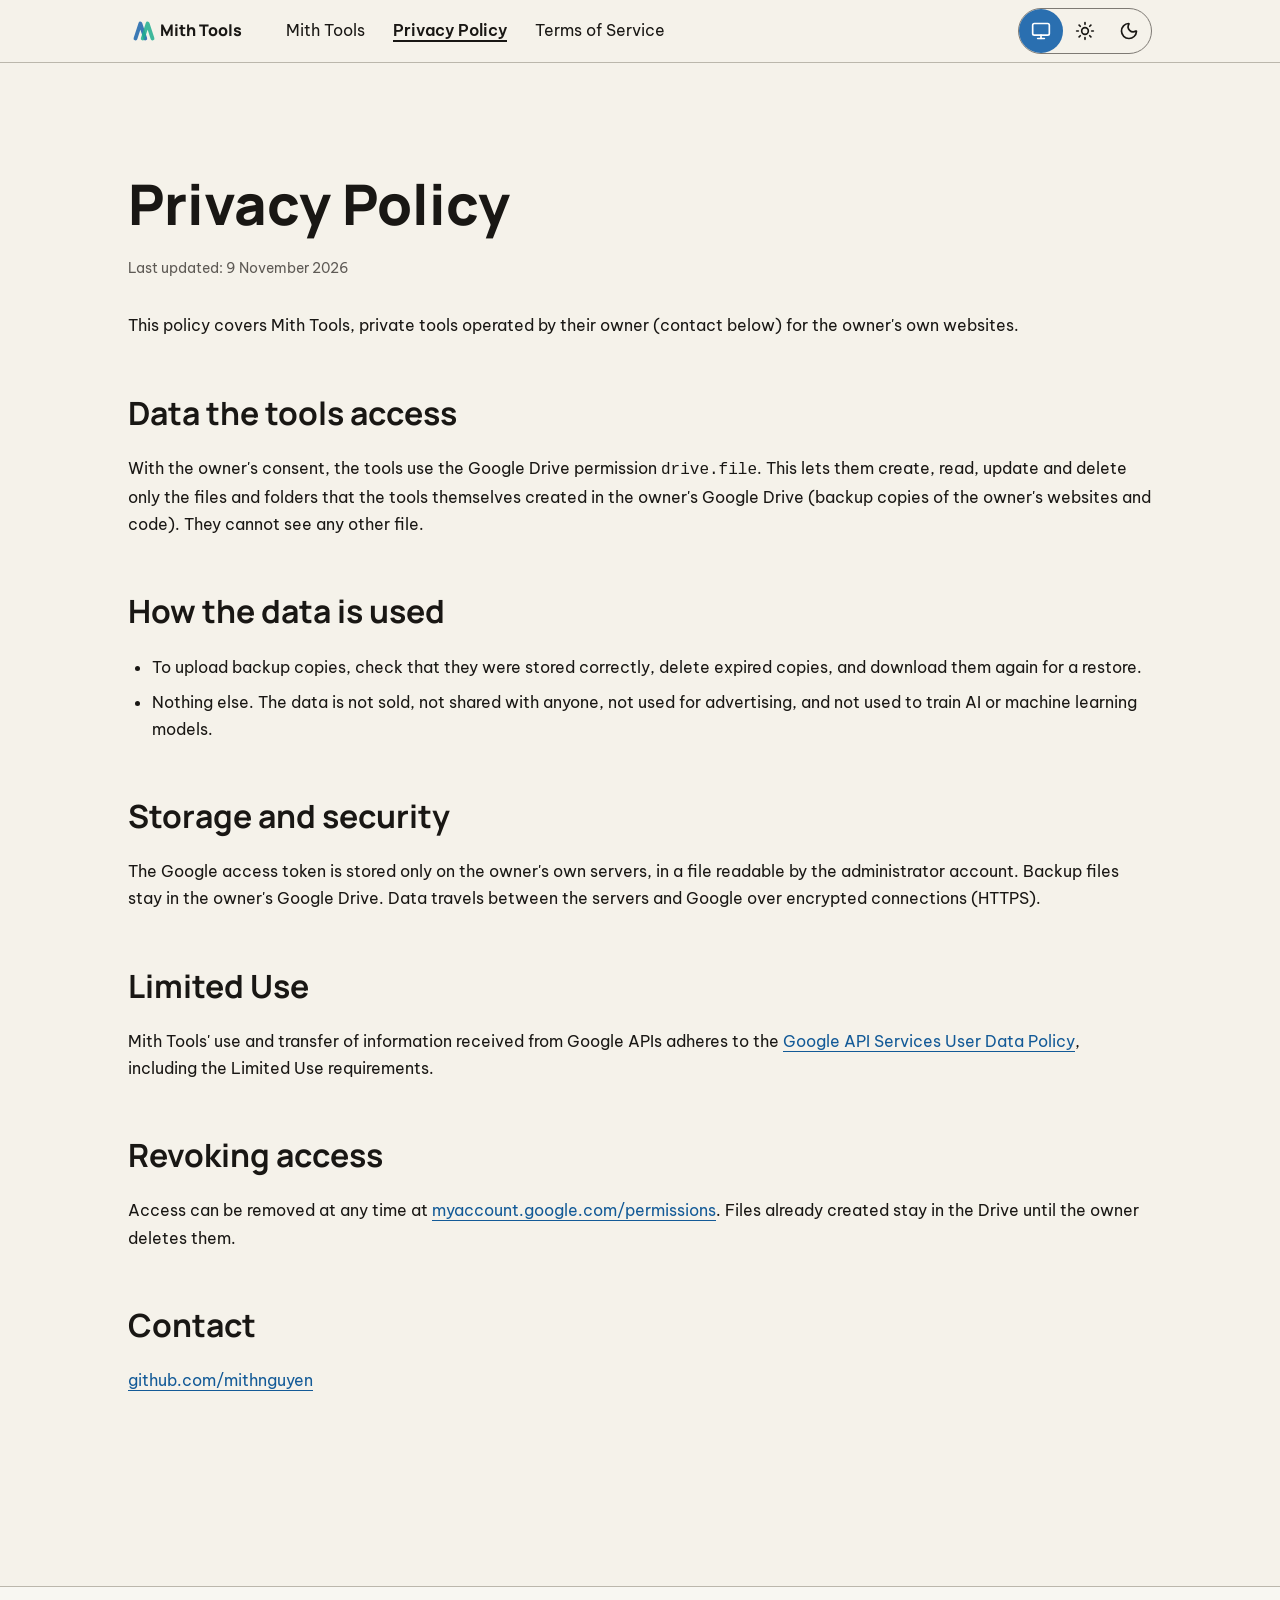
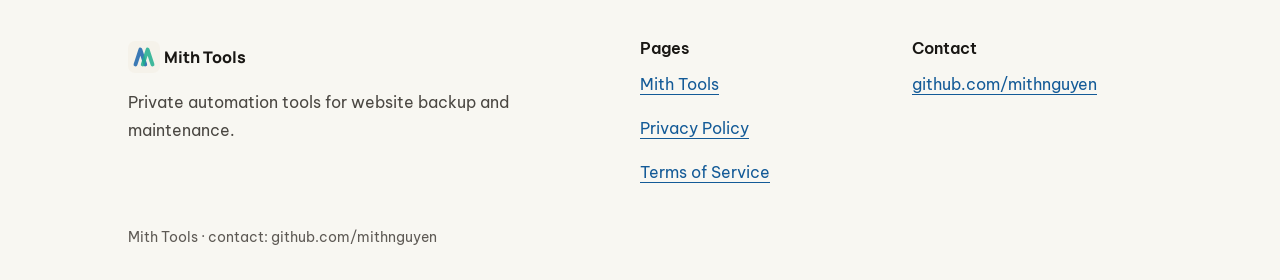
==== commit 79c9bc3e: "Text spans the full content column on the legal pages (no half-width cap); header logos load eagerly" ====
--- a/privacy.html
+++ b/privacy.html
@@ -24,6 +24,6 @@
 <symbol id="mi-moon" viewBox="0 0 24 24" fill="none" stroke="currentColor" stroke-width="2" stroke-linecap="round" stroke-linejoin="round"><path d="M20.985 12.486a9 9 0 1 1-9.473-9.472c.405-.022.617.46.402.803a6 6 0 0 0 8.268 8.268c.344-.215.825-.004.803.401"/></symbol>
 <symbol id="mi-sun" viewBox="0 0 24 24" fill="none" stroke="currentColor" stroke-width="2" stroke-linecap="round" stroke-linejoin="round"><circle cx="12" cy="12" r="4"/><path d="M12 2v2"/><path d="M12 20v2"/><path d="m4.93 4.93 1.41 1.41"/><path d="m17.66 17.66 1.41 1.41"/><path d="M2 12h2"/><path d="M20 12h2"/><path d="m6.34 17.66-1.41 1.41"/><path d="m19.07 4.93-1.41 1.41"/></symbol>
 </svg>
-<header class="wp-nav"><div class="wp-container wp-nav-bar"><a class="wp-brand" href="index.html"><img class="wp-logo wp-light-only" src="assets/mith-logo-light.svg" alt="" width="32" height="32" loading="lazy"/><img class="wp-logo wp-dark-only" src="assets/mith-logo-dark.svg" alt="" width="32" height="32" loading="lazy"/><span class="wp-brand-name">Mith Tools</span></a><nav class="wp-nav-main" aria-label="Main"><details class="wp-menu"><summary class="wp-menu-btn"><svg class="wp-icon" aria-hidden="true" focusable="false"><use href="#mi-menu"></use></svg><span class="wp-sr-only">Menu</span></summary><div class="wp-menu-panel"><ul class="wp-menu-list"><li><a class="wp-nav-link" href="index.html">Mith Tools</a></li><li><a class="wp-nav-link" href="privacy.html" aria-current="page">Privacy Policy</a></li><li><a class="wp-nav-link" href="terms.html">Terms of Service</a></li></ul><div class="wp-menu-theme"><div class="wp-theme" role="group" aria-label="Appearance"><button class="wp-theme-btn" type="button" data-mode="system" aria-pressed="false" aria-label="System"><svg class="wp-icon" aria-hidden="true" focusable="false"><use href="#mi-monitor"></use></svg></button><button class="wp-theme-btn" type="button" data-mode="light" aria-pressed="false" aria-label="Light"><svg class="wp-icon" aria-hidden="true" focusable="false"><use href="#mi-sun"></use></svg></button><button class="wp-theme-btn" type="button" data-mode="dark" aria-pressed="false" aria-label="Dark"><svg class="wp-icon" aria-hidden="true" focusable="false"><use href="#mi-moon"></use></svg></button></div></div></div></details><ul class="wp-nav-inline"><li><a class="wp-nav-link" href="index.html">Mith Tools</a></li><li><a class="wp-nav-link" href="privacy.html" aria-current="page">Privacy Policy</a></li><li><a class="wp-nav-link" href="terms.html">Terms of Service</a></li></ul></nav><div class="wp-nav-tools"><div class="wp-tools-theme"><div class="wp-theme" role="group" aria-label="Appearance"><button class="wp-theme-btn" type="button" data-mode="system" aria-pressed="false" aria-label="System"><svg class="wp-icon" aria-hidden="true" focusable="false"><use href="#mi-monitor"></use></svg></button><button class="wp-theme-btn" type="button" data-mode="light" aria-pressed="false" aria-label="Light"><svg class="wp-icon" aria-hidden="true" focusable="false"><use href="#mi-sun"></use></svg></button><button class="wp-theme-btn" type="button" data-mode="dark" aria-pressed="false" aria-label="Dark"><svg class="wp-icon" aria-hidden="true" focusable="false"><use href="#mi-moon"></use></svg></button></div></div></div></div></header><main class="wp-main" id="main" tabindex="-1" data-site-content=""><article class="wp-article"><div class="wp-container wp-article-inner"><div class="wp-article-head"><h1 class="wp-hero-title">Privacy Policy</h1><p class="wp-meta">Last updated: 9 November 2026</p></div><div class="wp-article-body"><div class="wp-article-section"><p>This policy covers Mith Tools, private tools operated by their owner (contact below) for the owner&#x27;s own websites.</p></div><section class="wp-article-section" aria-labelledby="data-the-tools-access-title"><h2 class="wp-section-title" id="data-the-tools-access-title">Data the tools access</h2><p>With the owner&#x27;s consent, the tools use the Google Drive permission <code>drive.file</code>. This lets them create, read, update and delete only the files and folders that the tools themselves created in the owner&#x27;s Google Drive (backup copies of the owner&#x27;s websites and code). They cannot see any other file.</p></section><section class="wp-article-section" aria-labelledby="how-the-data-is-used-title"><h2 class="wp-section-title" id="how-the-data-is-used-title">How the data is used</h2><ul class="wp-list"><li>To upload backup copies, check that they were stored correctly, delete expired copies, and download them again for a restore.</li><li>Nothing else. The data is not sold, not shared with anyone, not used for advertising, and not used to train AI or machine learning models.</li></ul></section><section class="wp-article-section" aria-labelledby="storage-and-security-title"><h2 class="wp-section-title" id="storage-and-security-title">Storage and security</h2><p>The Google access token is stored only on the owner&#x27;s own servers, in a file readable by the administrator account. Backup files stay in the owner&#x27;s Google Drive. Data travels between the servers and Google over encrypted connections (HTTPS).</p></section><section class="wp-article-section" aria-labelledby="limited-use-title"><h2 class="wp-section-title" id="limited-use-title">Limited Use</h2><p>Mith Tools&#x27; use and transfer of information received from Google APIs adheres to the <a href="https://developers.google.com/terms/api-services-user-data-policy">Google API Services User Data Policy</a>, including the Limited Use requirements.</p></section><section class="wp-article-section" aria-labelledby="revoking-access-title"><h2 class="wp-section-title" id="revoking-access-title">Revoking access</h2><p>Access can be removed at any time at <a href="https://myaccount.google.com/permissions">myaccount.google.com/permissions</a>. Files already created stay in the Drive until the owner deletes them.</p></section><section class="wp-article-section" aria-labelledby="contact-title"><h2 class="wp-section-title" id="contact-title">Contact</h2><p><a href="https://github.com/mithnguyen">github.com/mithnguyen</a></p></section></div></div></article></main><footer class="wp-footer"><div class="wp-container wp-footer-inner"><div class="wp-footer-brand"><a class="wp-brand" href="index.html"><img class="wp-logo wp-light-only" src="assets/mith-logo-light.svg" alt="" width="32" height="32" loading="lazy"/><img class="wp-logo wp-dark-only" src="assets/mith-logo-dark.svg" alt="" width="32" height="32" loading="lazy"/><span class="wp-brand-name">Mith Tools</span></a><p class="wp-footer-tagline">Private automation tools for website backup and maintenance.</p></div><div class="wp-footer-group"><h2 class="wp-footer-title">Pages</h2><ul class="wp-footer-list"><li><a class="wp-footer-link" href="index.html">Mith Tools</a></li><li><a class="wp-footer-link" href="privacy.html">Privacy Policy</a></li><li><a class="wp-footer-link" href="terms.html">Terms of Service</a></li></ul></div><div class="wp-footer-group"><h2 class="wp-footer-title">Contact</h2><ul class="wp-footer-list"><li><a class="wp-footer-link" href="https://github.com/mithnguyen">github.com/mithnguyen</a></li></ul></div><p class="wp-footer-note">Mith Tools · contact: github.com/mithnguyen</p></div></footer>
+<link rel="preload" as="image" href="assets/mith-logo-light.svg"/><link rel="preload" as="image" href="assets/mith-logo-dark.svg"/><header class="wp-nav"><div class="wp-container wp-nav-bar"><a class="wp-brand" href="index.html"><img class="wp-logo wp-light-only" src="assets/mith-logo-light.svg" alt="" width="32" height="32" loading="eager"/><img class="wp-logo wp-dark-only" src="assets/mith-logo-dark.svg" alt="" width="32" height="32" loading="eager"/><span class="wp-brand-name">Mith Tools</span></a><nav class="wp-nav-main" aria-label="Main"><details class="wp-menu"><summary class="wp-menu-btn"><svg class="wp-icon" aria-hidden="true" focusable="false"><use href="#mi-menu"></use></svg><span class="wp-sr-only">Menu</span></summary><div class="wp-menu-panel"><ul class="wp-menu-list"><li><a class="wp-nav-link" href="index.html">Mith Tools</a></li><li><a class="wp-nav-link" href="privacy.html" aria-current="page">Privacy Policy</a></li><li><a class="wp-nav-link" href="terms.html">Terms of Service</a></li></ul><div class="wp-menu-theme"><div class="wp-theme" role="group" aria-label="Appearance"><button class="wp-theme-btn" type="button" data-mode="system" aria-pressed="false" aria-label="System"><svg class="wp-icon" aria-hidden="true" focusable="false"><use href="#mi-monitor"></use></svg></button><button class="wp-theme-btn" type="button" data-mode="light" aria-pressed="false" aria-label="Light"><svg class="wp-icon" aria-hidden="true" focusable="false"><use href="#mi-sun"></use></svg></button><button class="wp-theme-btn" type="button" data-mode="dark" aria-pressed="false" aria-label="Dark"><svg class="wp-icon" aria-hidden="true" focusable="false"><use href="#mi-moon"></use></svg></button></div></div></div></details><ul class="wp-nav-inline"><li><a class="wp-nav-link" href="index.html">Mith Tools</a></li><li><a class="wp-nav-link" href="privacy.html" aria-current="page">Privacy Policy</a></li><li><a class="wp-nav-link" href="terms.html">Terms of Service</a></li></ul></nav><div class="wp-nav-tools"><div class="wp-tools-theme"><div class="wp-theme" role="group" aria-label="Appearance"><button class="wp-theme-btn" type="button" data-mode="system" aria-pressed="false" aria-label="System"><svg class="wp-icon" aria-hidden="true" focusable="false"><use href="#mi-monitor"></use></svg></button><button class="wp-theme-btn" type="button" data-mode="light" aria-pressed="false" aria-label="Light"><svg class="wp-icon" aria-hidden="true" focusable="false"><use href="#mi-sun"></use></svg></button><button class="wp-theme-btn" type="button" data-mode="dark" aria-pressed="false" aria-label="Dark"><svg class="wp-icon" aria-hidden="true" focusable="false"><use href="#mi-moon"></use></svg></button></div></div></div></div></header><main class="wp-main" id="main" tabindex="-1" data-site-content=""><article class="wp-article"><div class="wp-container wp-article-inner wp-article-no-toc"><div class="wp-article-head"><h1 class="wp-hero-title">Privacy Policy</h1><p class="wp-meta">Last updated: 9 November 2026</p></div><div class="wp-article-body"><div class="wp-article-section"><p>This policy covers Mith Tools, private tools operated by their owner (contact below) for the owner&#x27;s own websites.</p></div><section class="wp-article-section" id="data-the-tools-access" aria-labelledby="data-the-tools-access-title"><h2 class="wp-section-title" id="data-the-tools-access-title">Data the tools access</h2><p>With the owner&#x27;s consent, the tools use the Google Drive permission <code>drive.file</code>. This lets them create, read, update and delete only the files and folders that the tools themselves created in the owner&#x27;s Google Drive (backup copies of the owner&#x27;s websites and code). They cannot see any other file.</p></section><section class="wp-article-section" id="how-the-data-is-used" aria-labelledby="how-the-data-is-used-title"><h2 class="wp-section-title" id="how-the-data-is-used-title">How the data is used</h2><ul class="wp-list"><li>To upload backup copies, check that they were stored correctly, delete expired copies, and download them again for a restore.</li><li>Nothing else. The data is not sold, not shared with anyone, not used for advertising, and not used to train AI or machine learning models.</li></ul></section><section class="wp-article-section" id="storage-and-security" aria-labelledby="storage-and-security-title"><h2 class="wp-section-title" id="storage-and-security-title">Storage and security</h2><p>The Google access token is stored only on the owner&#x27;s own servers, in a file readable by the administrator account. Backup files stay in the owner&#x27;s Google Drive. Data travels between the servers and Google over encrypted connections (HTTPS).</p></section><section class="wp-article-section" id="limited-use" aria-labelledby="limited-use-title"><h2 class="wp-section-title" id="limited-use-title">Limited Use</h2><p>Mith Tools&#x27; use and transfer of information received from Google APIs adheres to the <a href="https://developers.google.com/terms/api-services-user-data-policy">Google API Services User Data Policy</a>, including the Limited Use requirements.</p></section><section class="wp-article-section" id="revoking-access" aria-labelledby="revoking-access-title"><h2 class="wp-section-title" id="revoking-access-title">Revoking access</h2><p>Access can be removed at any time at <a href="https://myaccount.google.com/permissions">myaccount.google.com/permissions</a>. Files already created stay in the Drive until the owner deletes them.</p></section><section class="wp-article-section" id="contact" aria-labelledby="contact-title"><h2 class="wp-section-title" id="contact-title">Contact</h2><p><a href="https://github.com/mithnguyen">github.com/mithnguyen</a></p></section></div></div></article></main><footer class="wp-footer"><div class="wp-container wp-footer-inner"><div class="wp-footer-brand"><a class="wp-brand" href="index.html"><img class="wp-logo wp-light-only" src="assets/mith-logo-light.svg" alt="" width="32" height="32" loading="lazy"/><img class="wp-logo wp-dark-only" src="assets/mith-logo-dark.svg" alt="" width="32" height="32" loading="lazy"/><span class="wp-brand-name">Mith Tools</span></a><p class="wp-footer-tagline">Private automation tools for website backup and maintenance.</p></div><div class="wp-footer-group"><h2 class="wp-footer-title">Pages</h2><ul class="wp-footer-list"><li><a class="wp-footer-link" href="index.html">Mith Tools</a></li><li><a class="wp-footer-link" href="privacy.html">Privacy Policy</a></li><li><a class="wp-footer-link" href="terms.html">Terms of Service</a></li></ul></div><div class="wp-footer-group"><h2 class="wp-footer-title">Contact</h2><ul class="wp-footer-list"><li><a class="wp-footer-link" href="https://github.com/mithnguyen">github.com/mithnguyen</a></li></ul></div><p class="wp-footer-note">Mith Tools · contact: github.com/mithnguyen</p></div></footer>
 </body>
 </html>
--- a/style.css
+++ b/style.css
@@ -1229,6 +1229,15 @@
     .wp-footer-note {
       grid-column: 1 / -1;
     }
+
+    .wp-footer-inner:not(:has(> .wp-footer-group:nth-child(4))),
+    .wp-footer-inner:has(> .wp-footer-group:nth-child(5)) {
+      grid-template-columns: repeat(2, minmax(0, 1fr));
+    }
+
+    .wp-footer-inner:not(:has(> .wp-footer-group:nth-child(3))) {
+      grid-template-columns: minmax(0, 1fr);
+    }
   }
 
   @media (min-width: 1024px) {
@@ -1238,6 +1247,18 @@
 
     .wp-footer-brand {
       grid-column: auto;
+    }
+
+    .wp-footer-inner:not(:has(> .wp-footer-group:nth-child(4))) {
+      grid-template-columns: 2fr 1fr 1fr;
+    }
+
+    .wp-footer-inner:not(:has(> .wp-footer-group:nth-child(3))) {
+      grid-template-columns: 2fr 1fr;
+    }
+
+    .wp-footer-inner:has(> .wp-footer-group:nth-child(5)) {
+      grid-template-columns: 2fr 1fr 1fr 1fr 1fr;
     }
   }
 
@@ -1290,6 +1311,10 @@
 
   .wp-article-section > .wp-subheading {
     margin-block-start: var(--mith-space-web-32);
+  }
+
+  .wp-article-section code {
+    overflow-wrap: anywhere;
   }
 
   .wp-subheading {
@@ -1347,6 +1372,10 @@
     }
 
     .wp-article-head {
+      grid-column: 1 / -1;
+    }
+
+    .wp-article-no-toc > .wp-article-body {
       grid-column: 1 / -1;
     }
 
@@ -2631,35 +2660,3 @@
 }
 
 @layer reset, base, layout, components, utilities;
-
-@layer layout {
-
-  .wp-article-inner > .wp-article-body {
-    max-inline-size: calc(var(--mith-layout-content-max-width) / 2);
-  }
-
-  @media (min-width: 1024px) {
-    .wp-article-inner > .wp-article-body {
-      grid-column: 1 / -1;
-    }
-  }
-}
-
-@layer components {
-
-  .wp-article-section code {
-    overflow-wrap: anywhere;
-  }
-
-  @media (min-width: 768px) {
-    .wp-footer-inner {
-      grid-template-columns: repeat(2, minmax(0, 1fr));
-    }
-  }
-
-  @media (min-width: 1024px) {
-    .wp-footer-inner {
-      grid-template-columns: 2fr 1fr 1fr;
-    }
-  }
-}
